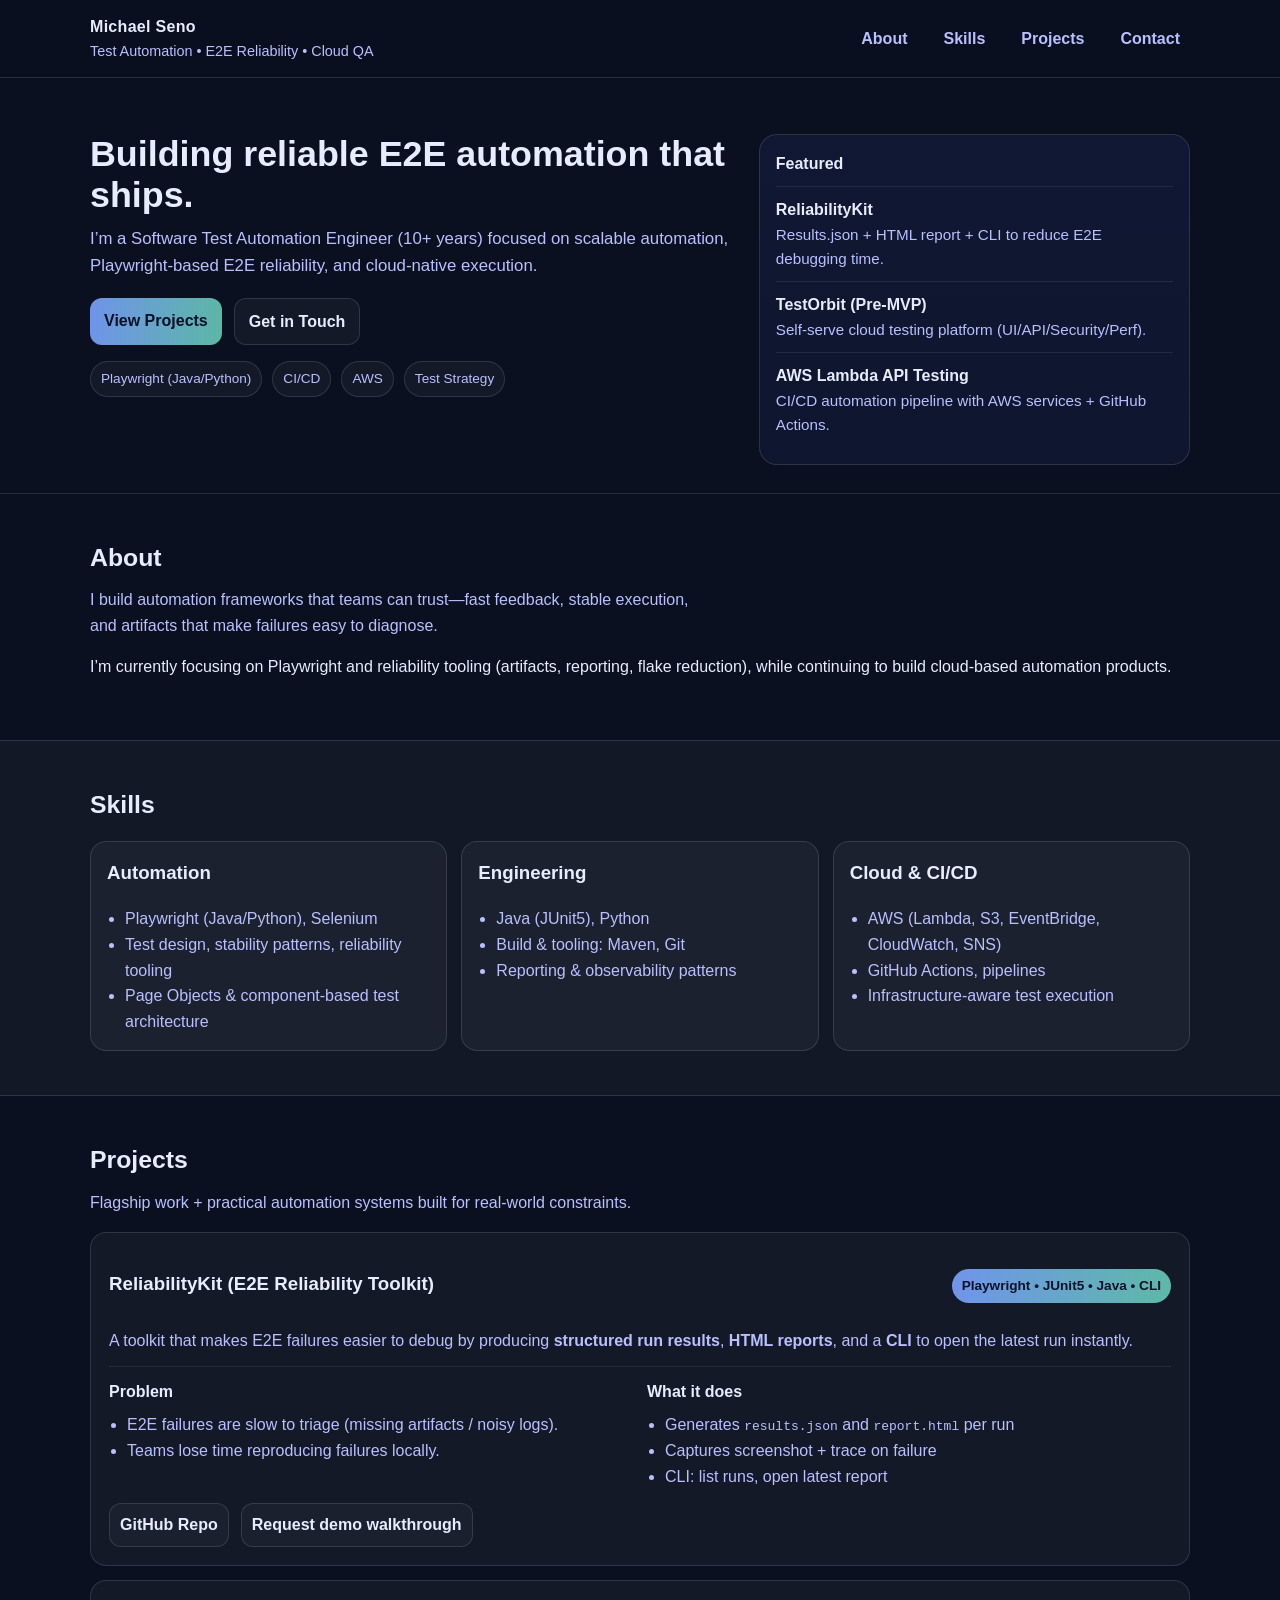
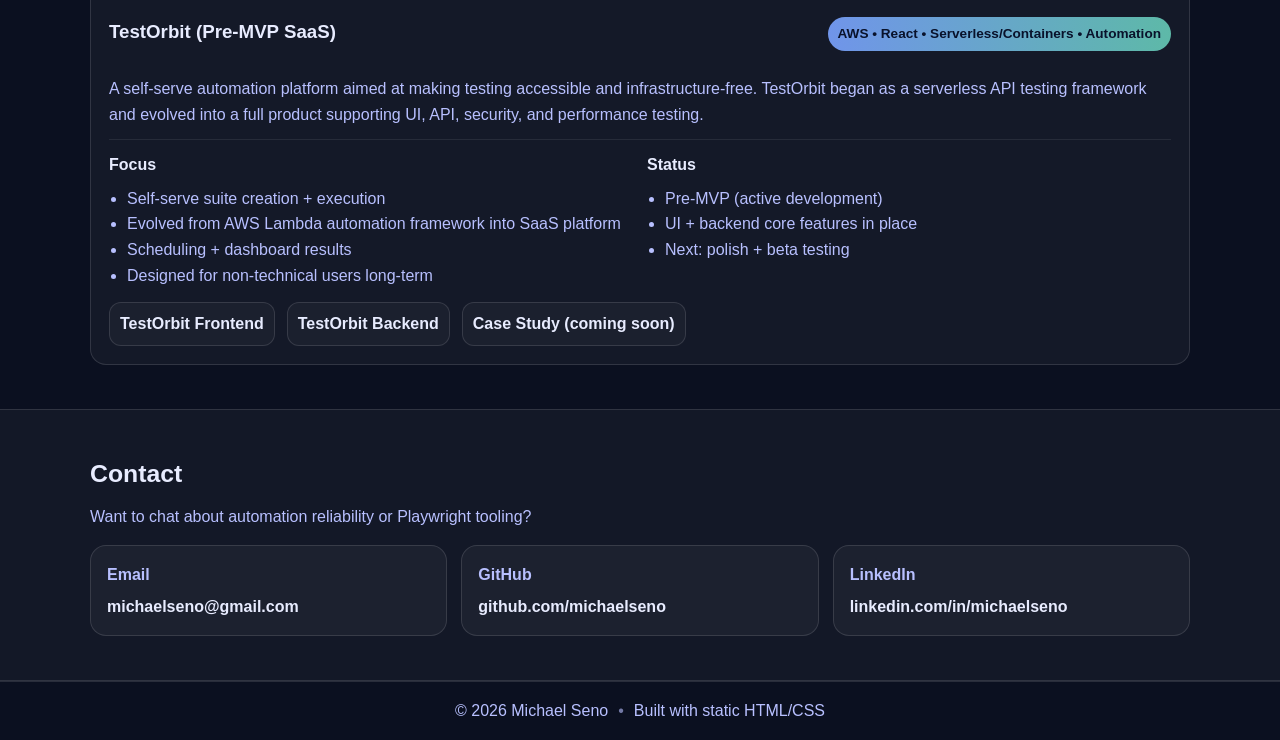
==== index.html @ ef9e27c5 "improve portfolio page and added github actions" ====
<!DOCTYPE html>
<html lang="en">
<head>
  <meta charset="UTF-8" />
  <meta name="viewport" content="width=device-width, initial-scale=1.0" />
  <meta name="description" content="Michael Seno — Test Automation Engineer. Playwright, Java/Python, CI/CD, AWS. Reliability-focused E2E tooling and cloud-native automation." />
  <title>Michael Seno — Test Automation & Reliability Engineering</title>
  <link rel="stylesheet" href="style.css" />
</head>
<body>
  <!-- Top bar -->
  <header class="topbar">
    <div class="container topbar__inner">
      <div class="brand">
        <div class="brand__name">Michael Seno</div>
        <div class="brand__tagline">Test Automation • E2E Reliability • Cloud QA</div>
      </div>

      <button class="nav-toggle" aria-label="Toggle navigation" aria-expanded="false">
        ☰
      </button>

      <nav class="nav">
        <a href="#about">About</a>
        <a href="#skills">Skills</a>
        <a href="#projects">Projects</a>
        <a href="#contact">Contact</a>
      </nav>
    </div>
  </header>

  <!-- Hero -->
  <section class="hero">
    <div class="container hero__inner">
      <div class="hero__copy">
        <h1>Building reliable E2E automation that ships.</h1>
        <p>
          I’m a Software Test Automation Engineer (10+ years) focused on scalable automation,
          Playwright-based E2E reliability, and cloud-native execution.
        </p>

        <div class="hero__cta">
          <a class="btn btn--primary" href="#projects">View Projects</a>
          <a class="btn btn--ghost" href="#contact">Get in Touch</a>
        </div>

        <div class="hero__badges">
          <span class="badge">Playwright (Java/Python)</span>
          <span class="badge">CI/CD</span>
          <span class="badge">AWS</span>
          <span class="badge">Test Strategy</span>
        </div>
      </div>

      <div class="hero__panel" aria-label="Highlights panel">
        <div class="panel">
          <div class="panel__title">Featured</div>
          <div class="panel__item">
            <div class="panel__itemTitle">ReliabilityKit</div>
            <div class="panel__itemDesc">Results.json + HTML report + CLI to reduce E2E debugging time.</div>
          </div>
          <div class="panel__item">
            <div class="panel__itemTitle">TestOrbit (Pre-MVP)</div>
            <div class="panel__itemDesc">Self-serve cloud testing platform (UI/API/Security/Perf).</div>
          </div>
          <div class="panel__item">
            <div class="panel__itemTitle">AWS Lambda API Testing</div>
            <div class="panel__itemDesc">CI/CD automation pipeline with AWS services + GitHub Actions.</div>
          </div>
        </div>
      </div>
    </div>
  </section>

  <!-- About -->
  <section id="about" class="section">
    <div class="container">
      <h2>About</h2>
      <p class="lead">
        I build automation frameworks that teams can trust—fast feedback, stable execution,
        and artifacts that make failures easy to diagnose.
      </p>
      <p>
        I’m currently focusing on Playwright and reliability tooling (artifacts, reporting, flake reduction),
        while continuing to build cloud-based automation products.
      </p>
    </div>
  </section>

  <!-- Skills -->
  <section id="skills" class="section section--alt">
    <div class="container">
      <h2>Skills</h2>

      <div class="grid">
        <div class="card">
          <h3>Automation</h3>
          <ul>
            <li>Playwright (Java/Python), Selenium</li>
            <li>Test design, stability patterns, reliability tooling</li>
            <li>Page Objects & component-based test architecture</li>
          </ul>
        </div>

        <div class="card">
          <h3>Engineering</h3>
          <ul>
            <li>Java (JUnit5), Python</li>
            <li>Build & tooling: Maven, Git</li>
            <li>Reporting & observability patterns</li>
          </ul>
        </div>

        <div class="card">
          <h3>Cloud & CI/CD</h3>
          <ul>
            <li>AWS (Lambda, S3, EventBridge, CloudWatch, SNS)</li>
            <li>GitHub Actions, pipelines</li>
            <li>Infrastructure-aware test execution</li>
          </ul>
        </div>
      </div>
    </div>
  </section>

  <!-- Projects -->
  <section id="projects" class="section">
    <div class="container">
      <div class="section__header">
        <h2>Projects</h2>
        <p class="lead">Flagship work + practical automation systems built for real-world constraints.</p>
      </div>

      <div class="projects">
        <!-- ReliabilityKit -->
        <article class="project">
          <div class="project__top">
            <h3>ReliabilityKit (E2E Reliability Toolkit)</h3>
            <span class="pill">Playwright • JUnit5 • Java • CLI</span>
          </div>

          <p>
            A toolkit that makes E2E failures easier to debug by producing <strong>structured run results</strong>,
            <strong>HTML reports</strong>, and a <strong>CLI</strong> to open the latest run instantly.
          </p>

          <div class="project__cols">
            <div>
              <h4>Problem</h4>
              <ul>
                <li>E2E failures are slow to triage (missing artifacts / noisy logs).</li>
                <li>Teams lose time reproducing failures locally.</li>
              </ul>
            </div>
            <div>
              <h4>What it does</h4>
              <ul>
                <li>Generates <code>results.json</code> and <code>report.html</code> per run</li>
                <li>Captures screenshot + trace on failure</li>
                <li>CLI: list runs, open latest report</li>
              </ul>
            </div>
          </div>

          <div class="project__links">
            <!-- TODO: update this link -->
            <a class="link" href="https://github.com/michaelseno/e2e-reliability-toolkit" target="_blank" rel="noreferrer">GitHub Repo</a>
            <a class="link" href="#contact">Request demo walkthrough</a>
          </div>
        </article>

        <!-- TestOrbit -->
        <article class="project">
          <div class="project__top">
            <h3>TestOrbit (Pre-MVP SaaS)</h3>
            <span class="pill">AWS • React • Serverless/Containers • Automation</span>
          </div>

          <p>
            A self-serve automation platform aimed at making testing accessible and infrastructure-free.
  TestOrbit began as a serverless API testing framework and evolved into a full product
  supporting UI, API, security, and performance testing.
          </p>

          <div class="project__cols">
            <div>
              <h4>Focus</h4>
              <ul>
                <li>Self-serve suite creation + execution</li>
                <li>Evolved from AWS Lambda automation framework into SaaS platform</li>
                <li>Scheduling + dashboard results</li>
                <li>Designed for non-technical users long-term</li>
              </ul>
            </div>
            <div>
              <h4>Status</h4>
              <ul>
                <li>Pre-MVP (active development)</li>
                <li>UI + backend core features in place</li>
                <li>Next: polish + beta testing</li>
              </ul>
            </div>
          </div>

          <div class="project__links">
            <!-- If repo is private, replace with “Case Study (coming soon)” -->
            <a class="link" href="https://github.com/michaelseno/testorbit-frontend" onclick="return false;">TestOrbit Frontend</a>
            <a class="link" href="https://github.com/michaelseno/serverless-test-automation" onclick="return false;">TestOrbit Backend</a>
            <a class="link" href="#" onclick="return false;">Case Study (coming soon)</a>
          </div>
        </article>
      </div>
    </div>
  </section>

  <!-- Contact -->
  <section id="contact" class="section section--alt">
    <div class="container">
      <h2>Contact</h2>
      <p class="lead">Want to chat about automation reliability or Playwright tooling?</p>

      <div class="contact">
        <div class="contact__card">
          <div class="contact__label">Email</div>
          <a class="contact__value" href="mailto:michaelseno@gmail.com">michaelseno@gmail.com</a>
        </div>

        <div class="contact__card">
          <div class="contact__label">GitHub</div>
          <a class="contact__value" href="https://github.com/michaelseno" target="_blank" rel="noreferrer">github.com/michaelseno</a>
        </div>

        <div class="contact__card">
          <div class="contact__label">LinkedIn</div>
          <!-- Put your LinkedIn URL -->
          <a class="contact__value" href="https://linkedin.com/in/michaelseno" onclick="return false;">linkedin.com/in/michaelseno</a>
        </div>
      </div>
    </div>
  </section>

  <footer class="footer">
    <div class="container footer__inner">
      <span>© <span id="year"></span> Michael Seno</span>
      <span class="footer__sep">•</span>
      <span>Built with static HTML/CSS</span>
    </div>
  </footer>

  <script src="script.js"></script>
</body>
</html>
---- style.css ----
:root {
  --bg: #0b1020;
  --surface: #111935;
  --surface-2: #0f1730;
  --text: #e8ecff;
  --muted: #b8c0ff;
  --line: rgba(255,255,255,0.12);
  --accent: #7aa2ff;
  --accent-2: #70e1c8;
}

* { box-sizing: border-box; }

html, body {
  margin: 0;
  padding: 0;
  background: var(--bg);
  color: var(--text);
  font-family: -apple-system, BlinkMacSystemFont, "Segoe UI", Roboto, Arial, sans-serif;
  line-height: 1.6;
}

a { color: inherit; }

.container {
  width: min(1100px, calc(100% - 40px));
  margin: 0 auto;
}

.topbar {
  position: sticky;
  top: 0;
  z-index: 10;
  background: rgba(11, 16, 32, 0.85);
  backdrop-filter: blur(10px);
  border-bottom: 1px solid var(--line);
}

.topbar__inner {
  display: flex;
  align-items: center;
  justify-content: space-between;
  gap: 16px;
  padding: 14px 0;
}

.brand__name {
  font-weight: 800;
  letter-spacing: 0.3px;
}

.brand__tagline {
  font-size: 0.9rem;
  color: var(--muted);
}

.nav {
  display: flex;
  gap: 16px;
  align-items: center;
}

.nav a {
  text-decoration: none;
  color: var(--muted);
  font-weight: 600;
  padding: 8px 10px;
  border-radius: 10px;
}

.nav a:hover {
  background: rgba(255,255,255,0.06);
  color: var(--text);
}

.nav-toggle {
  display: none;
  border: 1px solid var(--line);
  background: rgba(255,255,255,0.04);
  color: var(--text);
  padding: 8px 12px;
  border-radius: 10px;
  cursor: pointer;
}

.hero {
  padding: 56px 0 28px;
  border-bottom: 1px solid var(--line);
}

.hero__inner {
  display: grid;
  grid-template-columns: 1.2fr 0.8fr;
  gap: 22px;
  align-items: start;
}

.hero h1 {
  margin: 0 0 10px;
  font-size: clamp(1.9rem, 2.8vw, 3rem);
  line-height: 1.15;
}

.hero p {
  margin: 0 0 18px;
  color: var(--muted);
  font-size: 1.05rem;
}

.hero__cta {
  display: flex;
  gap: 12px;
  flex-wrap: wrap;
  margin-bottom: 16px;
}

.btn {
  display: inline-block;
  text-decoration: none;
  font-weight: 700;
  padding: 10px 14px;
  border-radius: 12px;
  border: 1px solid var(--line);
}

.btn--primary {
  background: linear-gradient(90deg, rgba(122,162,255,0.9), rgba(112,225,200,0.8));
  color: #081028;
  border: 0;
}

.btn--ghost {
  background: rgba(255,255,255,0.04);
  color: var(--text);
}

.hero__badges {
  display: flex;
  flex-wrap: wrap;
  gap: 10px;
}

.badge {
  font-size: 0.85rem;
  color: var(--muted);
  border: 1px solid var(--line);
  background: rgba(255,255,255,0.04);
  padding: 6px 10px;
  border-radius: 999px;
}

.panel {
  background: linear-gradient(180deg, rgba(17,25,53,0.9), rgba(15,23,48,0.9));
  border: 1px solid var(--line);
  border-radius: 18px;
  padding: 16px;
}

.panel__title {
  font-weight: 800;
  margin-bottom: 10px;
}

.panel__item {
  padding: 10px 0;
  border-top: 1px solid rgba(255,255,255,0.08);
}

.panel__item:first-of-type {
  border-top: 0;
}

.panel__itemTitle {
  font-weight: 800;
}

.panel__itemDesc {
  color: var(--muted);
  font-size: 0.95rem;
}

.section {
  padding: 44px 0;
}

.section--alt {
  background: rgba(255,255,255,0.03);
  border-top: 1px solid var(--line);
  border-bottom: 1px solid var(--line);
}

.section__header {
  margin-bottom: 14px;
}

h2 {
  margin: 0 0 10px;
  font-size: 1.55rem;
}

.lead {
  color: var(--muted);
  margin-top: 0;
  max-width: 70ch;
}

.grid {
  display: grid;
  grid-template-columns: repeat(3, 1fr);
  gap: 14px;
  margin-top: 16px;
}

.card {
  background: rgba(255,255,255,0.04);
  border: 1px solid var(--line);
  border-radius: 16px;
  padding: 16px;
}

.card h3 { margin-top: 0; }

.card ul {
  margin: 10px 0 0;
  padding-left: 18px;
  color: var(--muted);
}

.projects {
  display: grid;
  grid-template-columns: 1fr;
  gap: 14px;
  margin-top: 16px;
}

.project {
  background: rgba(255,255,255,0.04);
  border: 1px solid var(--line);
  border-radius: 16px;
  padding: 18px;
}

.project__top {
  display: flex;
  justify-content: space-between;
  gap: 12px;
  flex-wrap: wrap;
  align-items: baseline;
}

.project p {
  color: var(--muted);
  margin: 10px 0 0;
}

.pill {
  font-size: 0.85rem;
  color: #09122b;
  background: linear-gradient(90deg, rgba(122,162,255,0.9), rgba(112,225,200,0.8));
  padding: 6px 10px;
  border-radius: 999px;
  font-weight: 800;
}

.project__cols {
  display: grid;
  grid-template-columns: 1fr 1fr;
  gap: 14px;
  margin-top: 12px;
  border-top: 1px solid rgba(255,255,255,0.08);
  padding-top: 12px;
}

.project__cols h4 {
  margin: 0 0 8px;
}

.project__cols ul {
  margin: 0;
  padding-left: 18px;
  color: var(--muted);
}

.project__links {
  display: flex;
  gap: 12px;
  flex-wrap: wrap;
  margin-top: 14px;
}

.link {
  text-decoration: none;
  font-weight: 800;
  color: var(--text);
  padding: 8px 10px;
  border-radius: 12px;
  border: 1px solid rgba(255,255,255,0.12);
  background: rgba(255,255,255,0.03);
}

.link:hover {
  background: rgba(255,255,255,0.07);
}

.contact {
  display: grid;
  grid-template-columns: repeat(3, 1fr);
  gap: 14px;
  margin-top: 14px;
}

.contact__card {
  background: rgba(255,255,255,0.04);
  border: 1px solid var(--line);
  border-radius: 16px;
  padding: 16px;
}

.contact__label {
  color: var(--muted);
  font-weight: 700;
  margin-bottom: 6px;
}

.contact__value {
  text-decoration: none;
  font-weight: 900;
}

.footer {
  border-top: 1px solid var(--line);
  padding: 16px 0;
  color: var(--muted);
}

.footer__inner {
  display: flex;
  align-items: center;
  justify-content: center;
  gap: 10px;
}

.footer__sep { opacity: 0.6; }

/* Responsive */
@media (max-width: 900px) {
  .hero__inner { grid-template-columns: 1fr; }
  .grid { grid-template-columns: 1fr; }
  .project__cols { grid-template-columns: 1fr; }
  .contact { grid-template-columns: 1fr; }

  .nav-toggle { display: inline-block; }
  .nav {
    display: none;
    position: absolute;
    right: 20px;
    top: 64px;
    background: rgba(11,16,32,0.95);
    border: 1px solid var(--line);
    border-radius: 14px;
    padding: 10px;
    flex-direction: column;
    width: 200px;
  }
  .nav.nav--open { display: flex; }
}
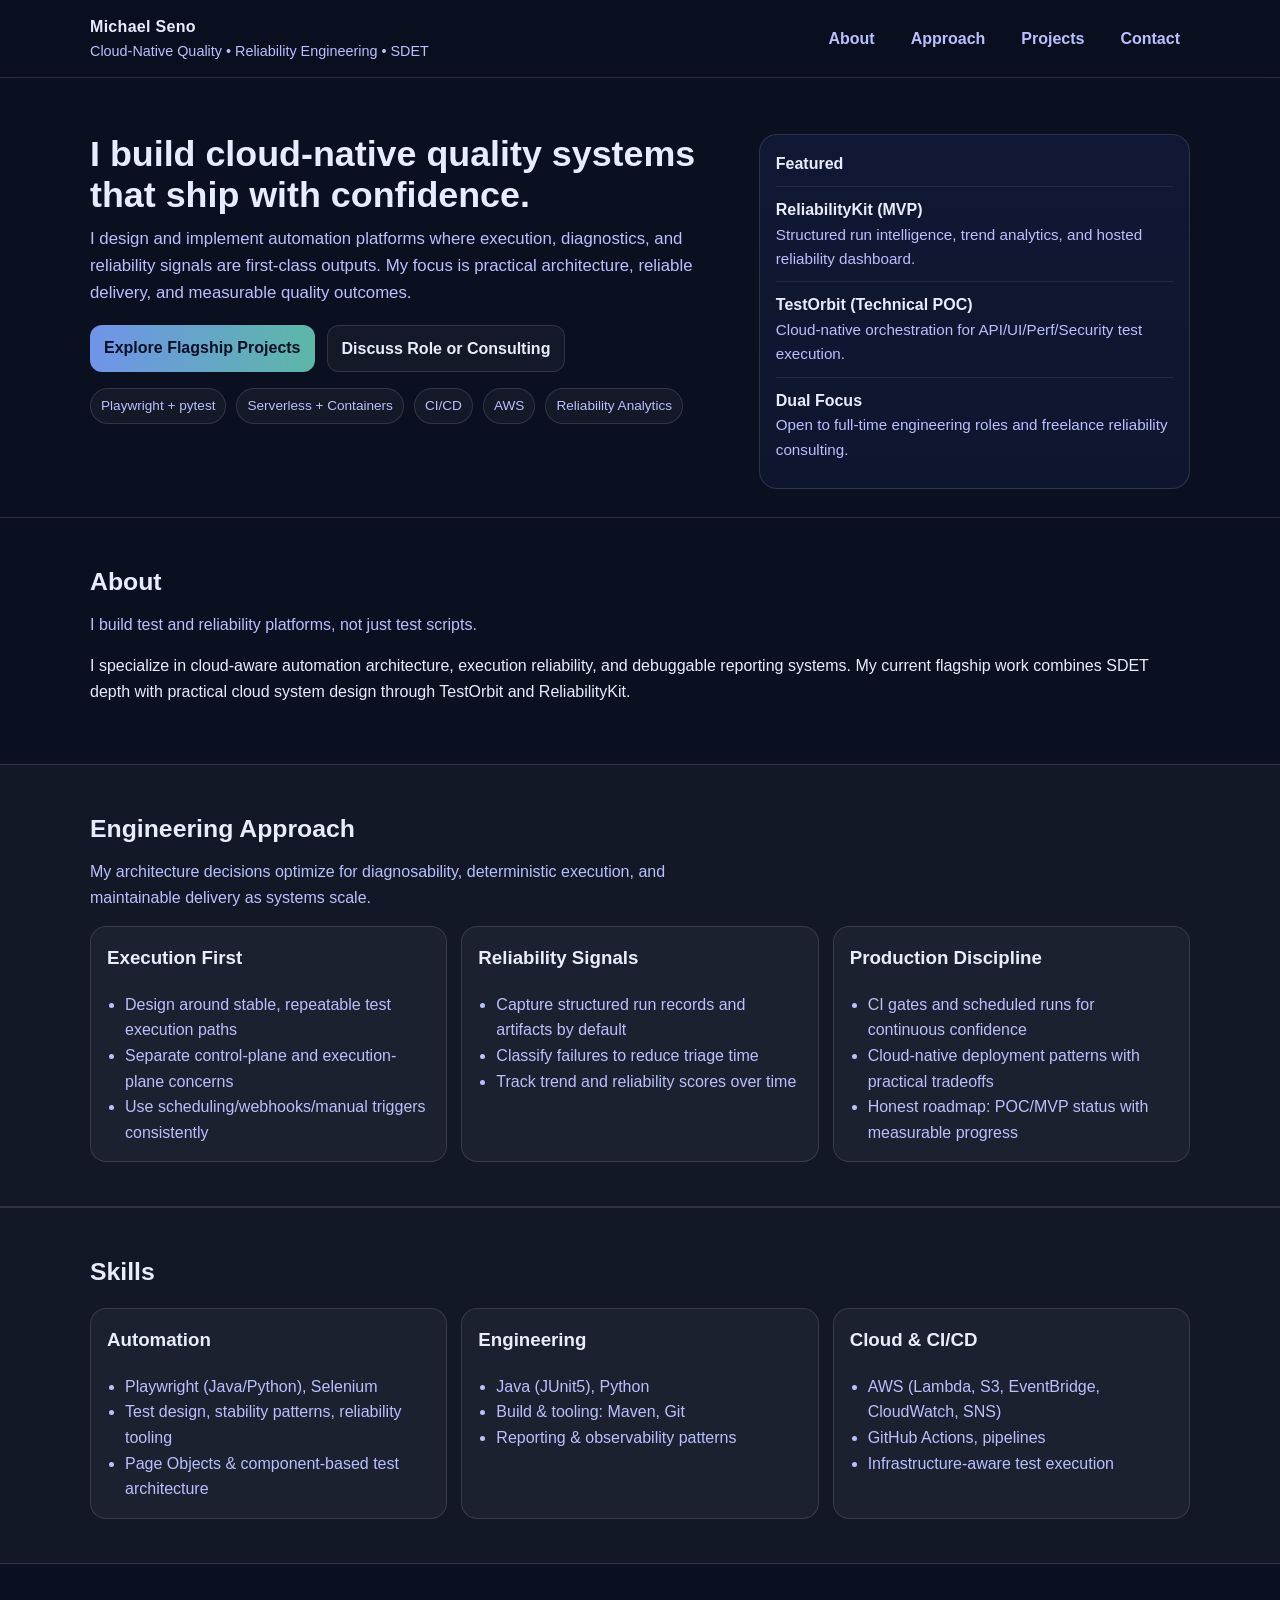
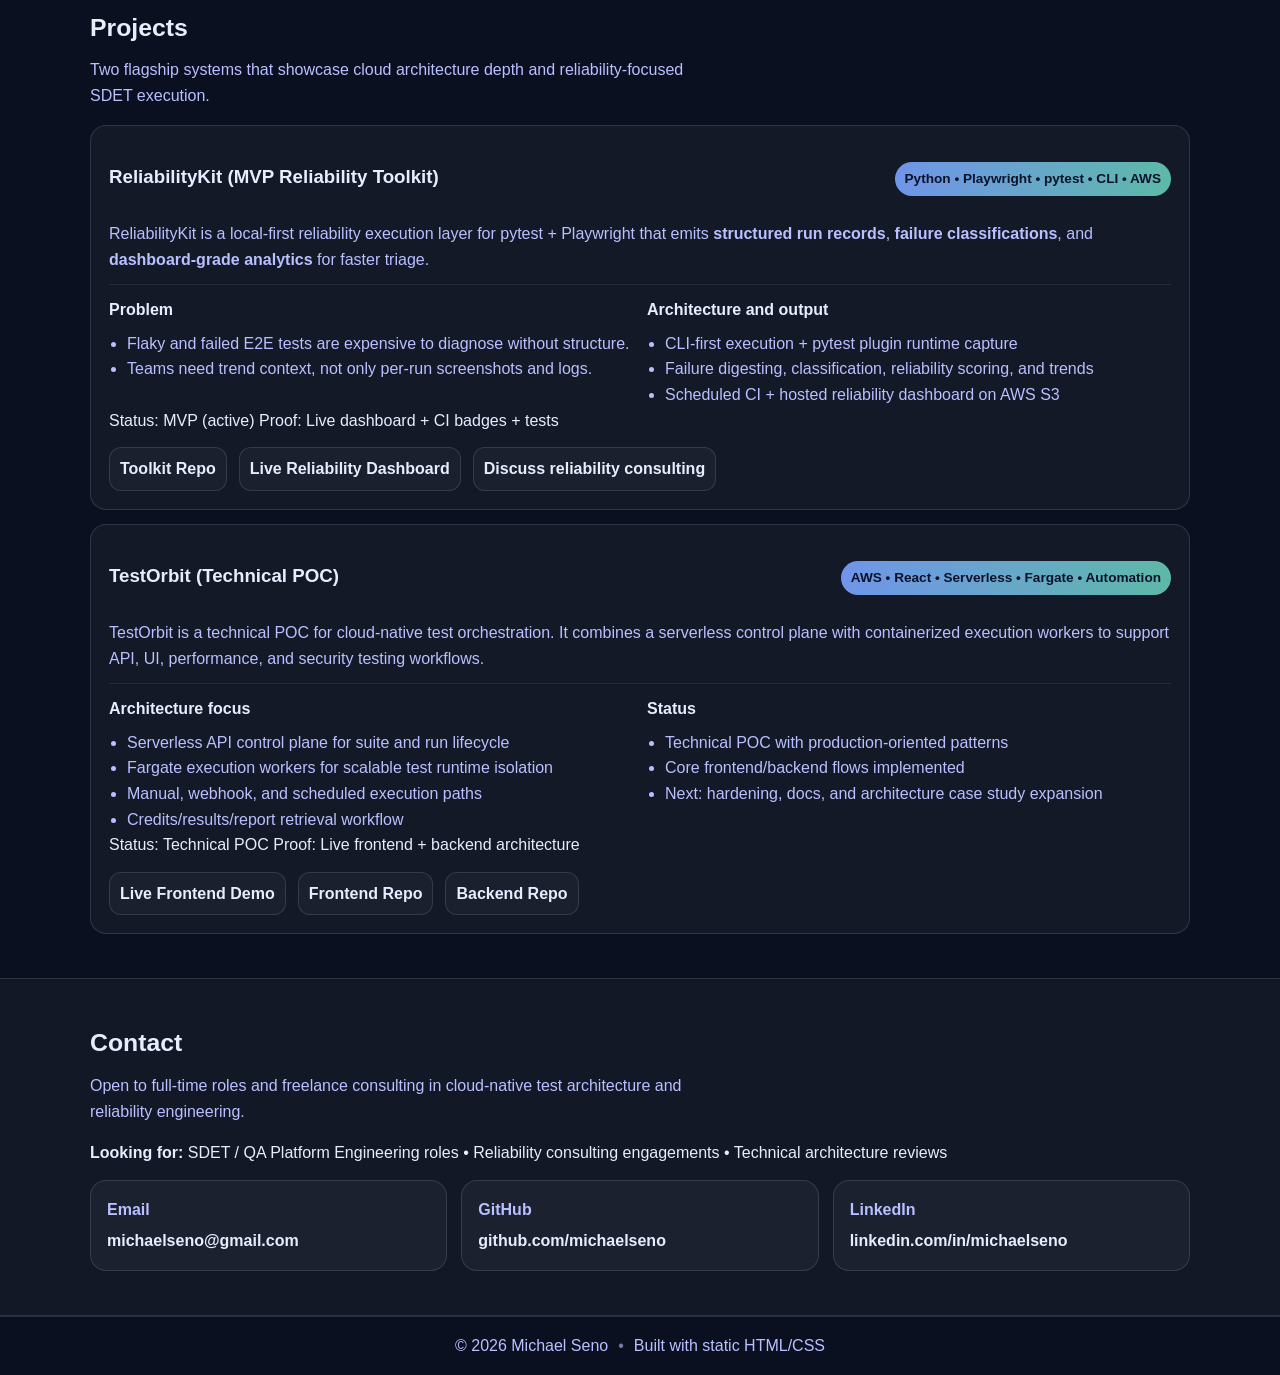
==== commit c1a53509: "Reframe portfolio messaging around flagship reliability projects" ====
--- a/index.html
+++ b/index.html
@@ -3,8 +3,8 @@
 <head>
   <meta charset="UTF-8" />
   <meta name="viewport" content="width=device-width, initial-scale=1.0" />
-  <meta name="description" content="Michael Seno — Test Automation Engineer. Playwright, Java/Python, CI/CD, AWS. Reliability-focused E2E tooling and cloud-native automation." />
-  <title>Michael Seno — Test Automation & Reliability Engineering</title>
+  <meta name="description" content="Michael Seno — Cloud-Native Quality and Reliability Engineer. Building test orchestration and reliability platforms with Playwright, Python, AWS, and CI/CD." />
+  <title>Michael Seno — Cloud-Native Quality & Reliability Engineering</title>
   <link rel="stylesheet" href="style.css" />
 </head>
 <body>
@@ -13,7 +13,7 @@
     <div class="container topbar__inner">
       <div class="brand">
         <div class="brand__name">Michael Seno</div>
-        <div class="brand__tagline">Test Automation • E2E Reliability • Cloud QA</div>
+        <div class="brand__tagline">Cloud-Native Quality • Reliability Engineering • SDET</div>
       </div>
 
       <button class="nav-toggle" aria-label="Toggle navigation" aria-expanded="false">
@@ -22,7 +22,7 @@
 
       <nav class="nav">
         <a href="#about">About</a>
-        <a href="#skills">Skills</a>
+        <a href="#approach">Approach</a>
         <a href="#projects">Projects</a>
         <a href="#contact">Contact</a>
       </nav>
@@ -33,22 +33,24 @@
   <section class="hero">
     <div class="container hero__inner">
       <div class="hero__copy">
-        <h1>Building reliable E2E automation that ships.</h1>
+        <h1>I build cloud-native quality systems that ship with confidence.</h1>
         <p>
-          I’m a Software Test Automation Engineer (10+ years) focused on scalable automation,
-          Playwright-based E2E reliability, and cloud-native execution.
+          I design and implement automation platforms where execution, diagnostics, and
+          reliability signals are first-class outputs. My focus is practical architecture,
+          reliable delivery, and measurable quality outcomes.
         </p>
 
         <div class="hero__cta">
-          <a class="btn btn--primary" href="#projects">View Projects</a>
-          <a class="btn btn--ghost" href="#contact">Get in Touch</a>
+          <a class="btn btn--primary" href="#projects">Explore Flagship Projects</a>
+          <a class="btn btn--ghost" href="#contact">Discuss Role or Consulting</a>
         </div>
 
         <div class="hero__badges">
-          <span class="badge">Playwright (Java/Python)</span>
+          <span class="badge">Playwright + pytest</span>
+          <span class="badge">Serverless + Containers</span>
           <span class="badge">CI/CD</span>
           <span class="badge">AWS</span>
-          <span class="badge">Test Strategy</span>
+          <span class="badge">Reliability Analytics</span>
         </div>
       </div>
 
@@ -56,16 +58,16 @@
         <div class="panel">
           <div class="panel__title">Featured</div>
           <div class="panel__item">
-            <div class="panel__itemTitle">ReliabilityKit</div>
-            <div class="panel__itemDesc">Results.json + HTML report + CLI to reduce E2E debugging time.</div>
+            <div class="panel__itemTitle">ReliabilityKit (MVP)</div>
+            <div class="panel__itemDesc">Structured run intelligence, trend analytics, and hosted reliability dashboard.</div>
           </div>
           <div class="panel__item">
-            <div class="panel__itemTitle">TestOrbit (Pre-MVP)</div>
-            <div class="panel__itemDesc">Self-serve cloud testing platform (UI/API/Security/Perf).</div>
+            <div class="panel__itemTitle">TestOrbit (Technical POC)</div>
+            <div class="panel__itemDesc">Cloud-native orchestration for API/UI/Perf/Security test execution.</div>
           </div>
           <div class="panel__item">
-            <div class="panel__itemTitle">AWS Lambda API Testing</div>
-            <div class="panel__itemDesc">CI/CD automation pipeline with AWS services + GitHub Actions.</div>
+            <div class="panel__itemTitle">Dual Focus</div>
+            <div class="panel__itemDesc">Open to full-time engineering roles and freelance reliability consulting.</div>
           </div>
         </div>
       </div>
@@ -76,14 +78,42 @@
   <section id="about" class="section">
     <div class="container">
       <h2>About</h2>
-      <p class="lead">
-        I build automation frameworks that teams can trust—fast feedback, stable execution,
-        and artifacts that make failures easy to diagnose.
-      </p>
-      <p>
-        I’m currently focusing on Playwright and reliability tooling (artifacts, reporting, flake reduction),
-        while continuing to build cloud-based automation products.
-      </p>
+      <p class="lead">I build test and reliability platforms, not just test scripts.</p>
+      <p>I specialize in cloud-aware automation architecture, execution reliability, and debuggable reporting systems. My current flagship work combines SDET depth with practical cloud system design through TestOrbit and ReliabilityKit.</p>
+    </div>
+  </section>
+
+  <!-- Engineering Approach -->
+  <section id="approach" class="section section--alt">
+    <div class="container">
+      <h2>Engineering Approach</h2>
+      <p class="lead">My architecture decisions optimize for diagnosability, deterministic execution, and maintainable delivery as systems scale.</p>
+      <div class="grid">
+        <div class="card">
+          <h3>Execution First</h3>
+          <ul>
+            <li>Design around stable, repeatable test execution paths</li>
+            <li>Separate control-plane and execution-plane concerns</li>
+            <li>Use scheduling/webhooks/manual triggers consistently</li>
+          </ul>
+        </div>
+        <div class="card">
+          <h3>Reliability Signals</h3>
+          <ul>
+            <li>Capture structured run records and artifacts by default</li>
+            <li>Classify failures to reduce triage time</li>
+            <li>Track trend and reliability scores over time</li>
+          </ul>
+        </div>
+        <div class="card">
+          <h3>Production Discipline</h3>
+          <ul>
+            <li>CI gates and scheduled runs for continuous confidence</li>
+            <li>Cloud-native deployment patterns with practical tradeoffs</li>
+            <li>Honest roadmap: POC/MVP status with measurable progress</li>
+          </ul>
+        </div>
+      </div>
     </div>
   </section>
 
@@ -128,85 +158,95 @@
     <div class="container">
       <div class="section__header">
         <h2>Projects</h2>
-        <p class="lead">Flagship work + practical automation systems built for real-world constraints.</p>
+       <p class="lead">Two flagship systems that showcase cloud architecture depth and reliability-focused SDET execution.</p>
       </div>
 
       <div class="projects">
         <!-- ReliabilityKit -->
         <article class="project">
           <div class="project__top">
-            <h3>ReliabilityKit (E2E Reliability Toolkit)</h3>
-            <span class="pill">Playwright • JUnit5 • Java • CLI</span>
+            <h3>ReliabilityKit (MVP Reliability Toolkit)</h3>
+            <span class="pill">Python • Playwright • pytest • CLI • AWS</span>
           </div>
 
           <p>
-            A toolkit that makes E2E failures easier to debug by producing <strong>structured run results</strong>,
-            <strong>HTML reports</strong>, and a <strong>CLI</strong> to open the latest run instantly.
+            ReliabilityKit is a local-first reliability execution layer for pytest + Playwright that emits
+            <strong>structured run records</strong>, <strong>failure classifications</strong>, and
+            <strong>dashboard-grade analytics</strong> for faster triage.
           </p>
 
           <div class="project__cols">
             <div>
               <h4>Problem</h4>
               <ul>
-                <li>E2E failures are slow to triage (missing artifacts / noisy logs).</li>
-                <li>Teams lose time reproducing failures locally.</li>
-              </ul>
-            </div>
-            <div>
-              <h4>What it does</h4>
-              <ul>
-                <li>Generates <code>results.json</code> and <code>report.html</code> per run</li>
-                <li>Captures screenshot + trace on failure</li>
-                <li>CLI: list runs, open latest report</li>
-              </ul>
-            </div>
+                <li>Flaky and failed E2E tests are expensive to diagnose without structure.</li>
+                <li>Teams need trend context, not only per-run screenshots and logs.</li>
+              </ul>
+            </div>
+            <div>
+              <h4>Architecture and output</h4>
+              <ul>
+                <li>CLI-first execution + pytest plugin runtime capture</li>
+                <li>Failure digesting, classification, reliability scoring, and trends</li>
+                <li>Scheduled CI + hosted reliability dashboard on AWS S3</li>
+              </ul>
+            </div>
+          </div>
+
+          <div class="project__evidence">
+            <span class="evidence">Status: MVP (active)</span>
+            <span class="evidence">Proof: Live dashboard + CI badges + tests</span>
           </div>
 
           <div class="project__links">
-            <!-- TODO: update this link -->
-            <a class="link" href="https://github.com/michaelseno/e2e-reliability-toolkit" target="_blank" rel="noreferrer">GitHub Repo</a>
-            <a class="link" href="#contact">Request demo walkthrough</a>
+            <a class="link" href="https://github.com/michaelseno/python-reliability-toolkit" target="_blank" rel="noreferrer">Toolkit Repo</a>
+            <a class="link" href="https://rk-reliability.s3.amazonaws.com/dashboard.html" target="_blank" rel="noreferrer">Live Reliability Dashboard</a>
+            <a class="link" href="#contact">Discuss reliability consulting</a>
           </div>
         </article>
 
         <!-- TestOrbit -->
         <article class="project">
           <div class="project__top">
-            <h3>TestOrbit (Pre-MVP SaaS)</h3>
-            <span class="pill">AWS • React • Serverless/Containers • Automation</span>
+            <h3>TestOrbit (Technical POC)</h3>
+            <span class="pill">AWS • React • Serverless • Fargate • Automation</span>
           </div>
 
           <p>
-            A self-serve automation platform aimed at making testing accessible and infrastructure-free.
-  TestOrbit began as a serverless API testing framework and evolved into a full product
-  supporting UI, API, security, and performance testing.
+            TestOrbit is a technical POC for cloud-native test orchestration. It combines a
+            serverless control plane with containerized execution workers to support API, UI,
+            performance, and security testing workflows.
           </p>
 
           <div class="project__cols">
             <div>
-              <h4>Focus</h4>
-              <ul>
-                <li>Self-serve suite creation + execution</li>
-                <li>Evolved from AWS Lambda automation framework into SaaS platform</li>
-                <li>Scheduling + dashboard results</li>
-                <li>Designed for non-technical users long-term</li>
+              <h4>Architecture focus</h4>
+              <ul>
+                <li>Serverless API control plane for suite and run lifecycle</li>
+                <li>Fargate execution workers for scalable test runtime isolation</li>
+                <li>Manual, webhook, and scheduled execution paths</li>
+                <li>Credits/results/report retrieval workflow</li>
               </ul>
             </div>
             <div>
               <h4>Status</h4>
               <ul>
-                <li>Pre-MVP (active development)</li>
-                <li>UI + backend core features in place</li>
-                <li>Next: polish + beta testing</li>
-              </ul>
-            </div>
+                <li>Technical POC with production-oriented patterns</li>
+                <li>Core frontend/backend flows implemented</li>
+                <li>Next: hardening, docs, and architecture case study expansion</li>
+              </ul>
+            </div>
+          </div>
+
+          <div class="project__evidence">
+            <span class="evidence">Status: Technical POC</span>
+            <span class="evidence">Proof: Live frontend + backend architecture</span>
           </div>
 
           <div class="project__links">
-            <!-- If repo is private, replace with “Case Study (coming soon)” -->
-            <a class="link" href="https://github.com/michaelseno/testorbit-frontend" onclick="return false;">TestOrbit Frontend</a>
-            <a class="link" href="https://github.com/michaelseno/serverless-test-automation" onclick="return false;">TestOrbit Backend</a>
-            <a class="link" href="#" onclick="return false;">Case Study (coming soon)</a>
+            <a class="link" href="https://d35l48aa0loqlr.cloudfront.net/" target="_blank" rel="noreferrer">Live Frontend Demo</a>
+            <a class="link" href="https://github.com/michaelseno/testorbit-frontend" target="_blank" rel="noreferrer">Frontend Repo</a>
+            <a class="link" href="https://github.com/michaelseno/serverless-test-automation" target="_blank" rel="noreferrer">Backend Repo</a>
           </div>
         </article>
       </div>
@@ -217,7 +257,11 @@
   <section id="contact" class="section section--alt">
     <div class="container">
       <h2>Contact</h2>
-      <p class="lead">Want to chat about automation reliability or Playwright tooling?</p>
+      <p class="lead">Open to full-time roles and freelance consulting in cloud-native test architecture and reliability engineering.</p>
+
+      <div class="contact__banner">
+        <strong>Looking for:</strong> SDET / QA Platform Engineering roles • Reliability consulting engagements • Technical architecture reviews
+      </div>
 
       <div class="contact">
         <div class="contact__card">
@@ -232,8 +276,7 @@
 
         <div class="contact__card">
           <div class="contact__label">LinkedIn</div>
-          <!-- Put your LinkedIn URL -->
-          <a class="contact__value" href="https://linkedin.com/in/michaelseno" onclick="return false;">linkedin.com/in/michaelseno</a>
+          <a class="contact__value" href="https://linkedin.com/in/michaelseno" target="_blank" rel="noreferrer">linkedin.com/in/michaelseno</a>
         </div>
       </div>
     </div>
@@ -249,4 +292,4 @@
 
   <script src="script.js"></script>
 </body>
-</html>+</html>
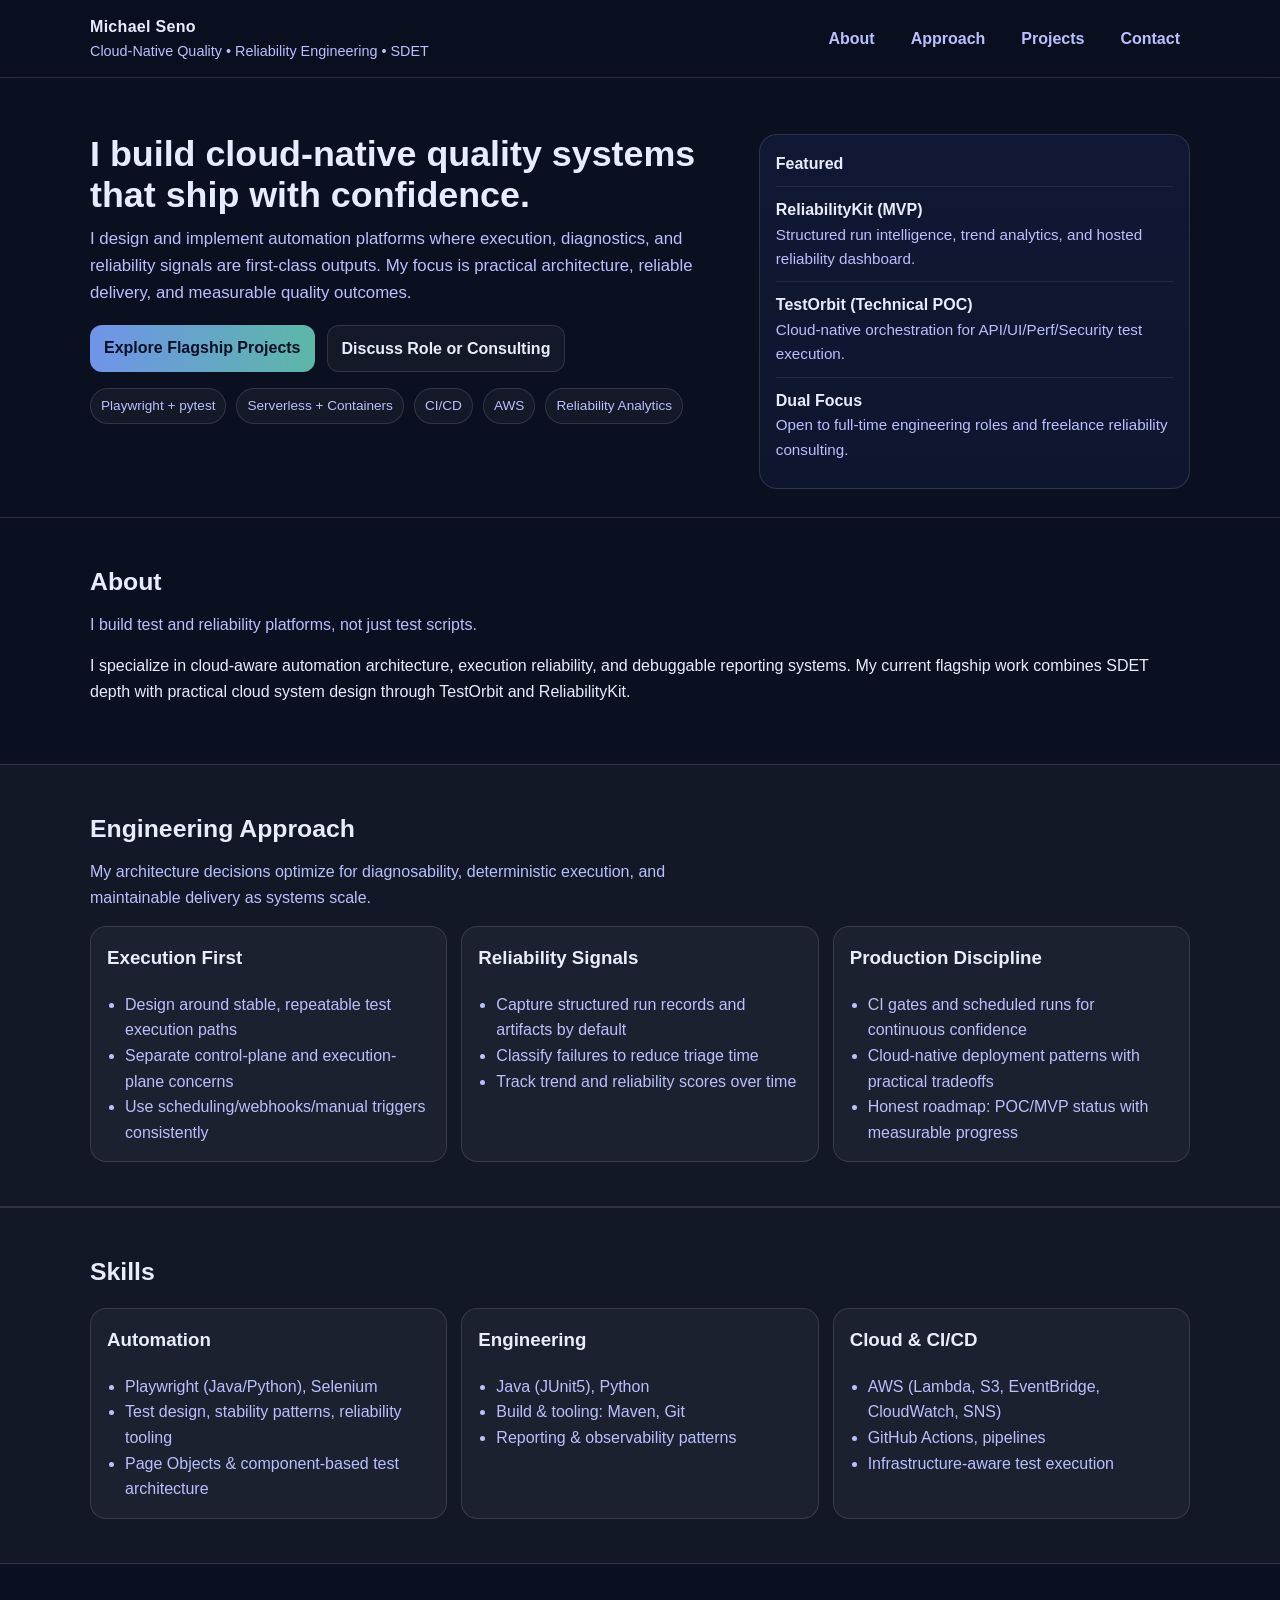
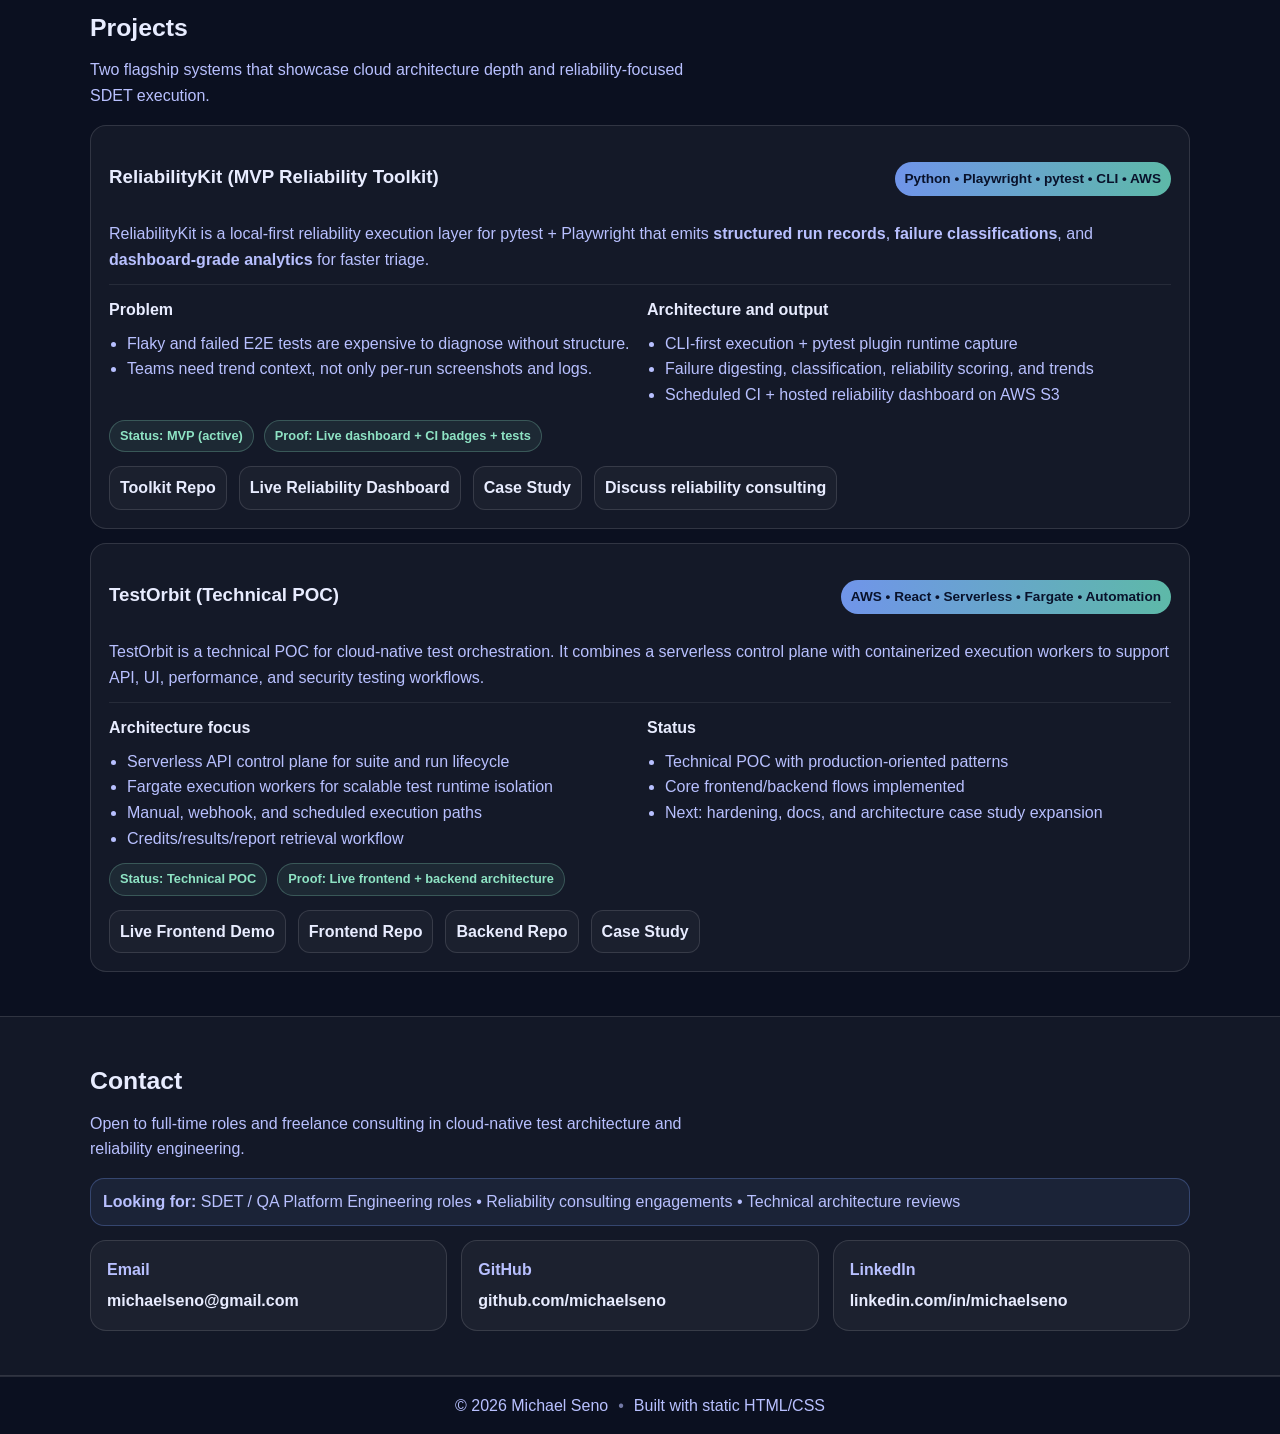
==== commit 70acde4c: "Link portfolio projects to case studies and add case page styles" ====
--- a/index.html
+++ b/index.html
@@ -201,6 +201,7 @@
           <div class="project__links">
             <a class="link" href="https://github.com/michaelseno/python-reliability-toolkit" target="_blank" rel="noreferrer">Toolkit Repo</a>
             <a class="link" href="https://rk-reliability.s3.amazonaws.com/dashboard.html" target="_blank" rel="noreferrer">Live Reliability Dashboard</a>
+            <a class="link" href="case-studies/reliabilitykit.html">Case Study</a>
             <a class="link" href="#contact">Discuss reliability consulting</a>
           </div>
         </article>
@@ -247,6 +248,7 @@
             <a class="link" href="https://d35l48aa0loqlr.cloudfront.net/" target="_blank" rel="noreferrer">Live Frontend Demo</a>
             <a class="link" href="https://github.com/michaelseno/testorbit-frontend" target="_blank" rel="noreferrer">Frontend Repo</a>
             <a class="link" href="https://github.com/michaelseno/serverless-test-automation" target="_blank" rel="noreferrer">Backend Repo</a>
+            <a class="link" href="case-studies/testorbit-technical-poc.html">Case Study</a>
           </div>
         </article>
       </div>
--- a/style.css
+++ b/style.css
@@ -7,6 +7,7 @@
   --line: rgba(255,255,255,0.12);
   --accent: #7aa2ff;
   --accent-2: #70e1c8;
+  --ok: #8ee3c4;
 }
 
 * { box-sizing: border-box; }
@@ -286,6 +287,23 @@
   gap: 12px;
   flex-wrap: wrap;
   margin-top: 14px;
+}
+
+.project__evidence {
+  display: flex;
+  gap: 10px;
+  flex-wrap: wrap;
+  margin-top: 12px;
+}
+
+.evidence {
+  font-size: 0.8rem;
+  color: var(--ok);
+  border: 1px solid rgba(142,227,196,0.25);
+  background: rgba(142,227,196,0.08);
+  padding: 5px 10px;
+  border-radius: 999px;
+  font-weight: 700;
 }
 
 .link {
@@ -309,6 +327,16 @@
   margin-top: 14px;
 }
 
+.contact__banner {
+  margin-top: 10px;
+  margin-bottom: 14px;
+  border: 1px solid rgba(122,162,255,0.28);
+  background: rgba(122,162,255,0.08);
+  border-radius: 14px;
+  padding: 10px 12px;
+  color: var(--muted);
+}
+
 .contact__card {
   background: rgba(255,255,255,0.04);
   border: 1px solid var(--line);
@@ -341,6 +369,49 @@
 }
 
 .footer__sep { opacity: 0.6; }
+
+.back-link {
+  display: inline-block;
+  margin-top: 10px;
+  color: var(--muted);
+  text-decoration: none;
+  font-weight: 700;
+}
+
+.case-grid {
+  display: grid;
+  grid-template-columns: repeat(2, minmax(0, 1fr));
+  gap: 14px;
+  margin-top: 14px;
+}
+
+.case-section {
+  background: rgba(255,255,255,0.04);
+  border: 1px solid var(--line);
+  border-radius: 16px;
+  padding: 16px;
+}
+
+.case-section h3 {
+  margin-top: 0;
+}
+
+.case-list {
+  margin: 0;
+  padding-left: 18px;
+  color: var(--muted);
+}
+
+.evidence-row {
+  display: flex;
+  gap: 10px;
+  flex-wrap: wrap;
+  margin-top: 12px;
+}
+
+.evidence-row .link {
+  font-size: 0.88rem;
+}
 
 /* Responsive */
 @media (max-width: 900px) {
@@ -348,6 +419,7 @@
   .grid { grid-template-columns: 1fr; }
   .project__cols { grid-template-columns: 1fr; }
   .contact { grid-template-columns: 1fr; }
+  .case-grid { grid-template-columns: 1fr; }
 
   .nav-toggle { display: inline-block; }
   .nav {
@@ -363,4 +435,4 @@
     width: 200px;
   }
   .nav.nav--open { display: flex; }
-}+}
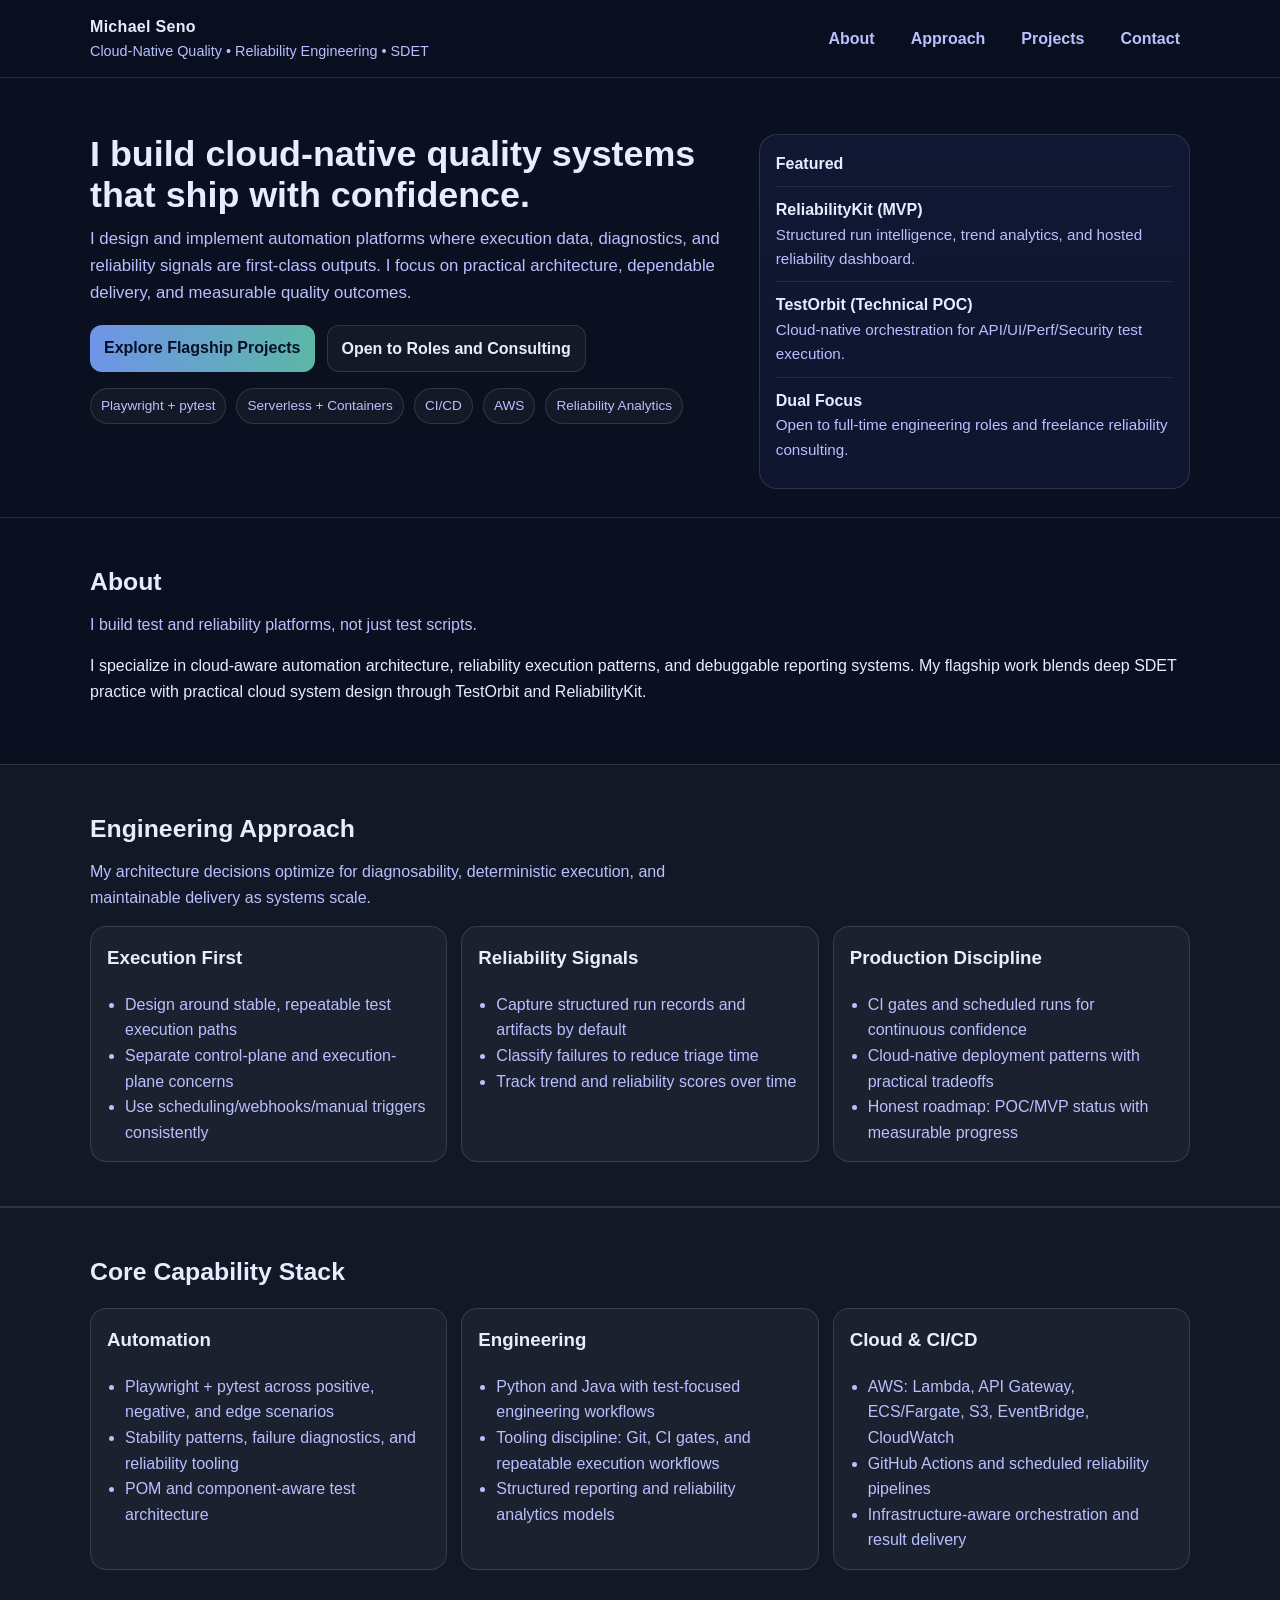
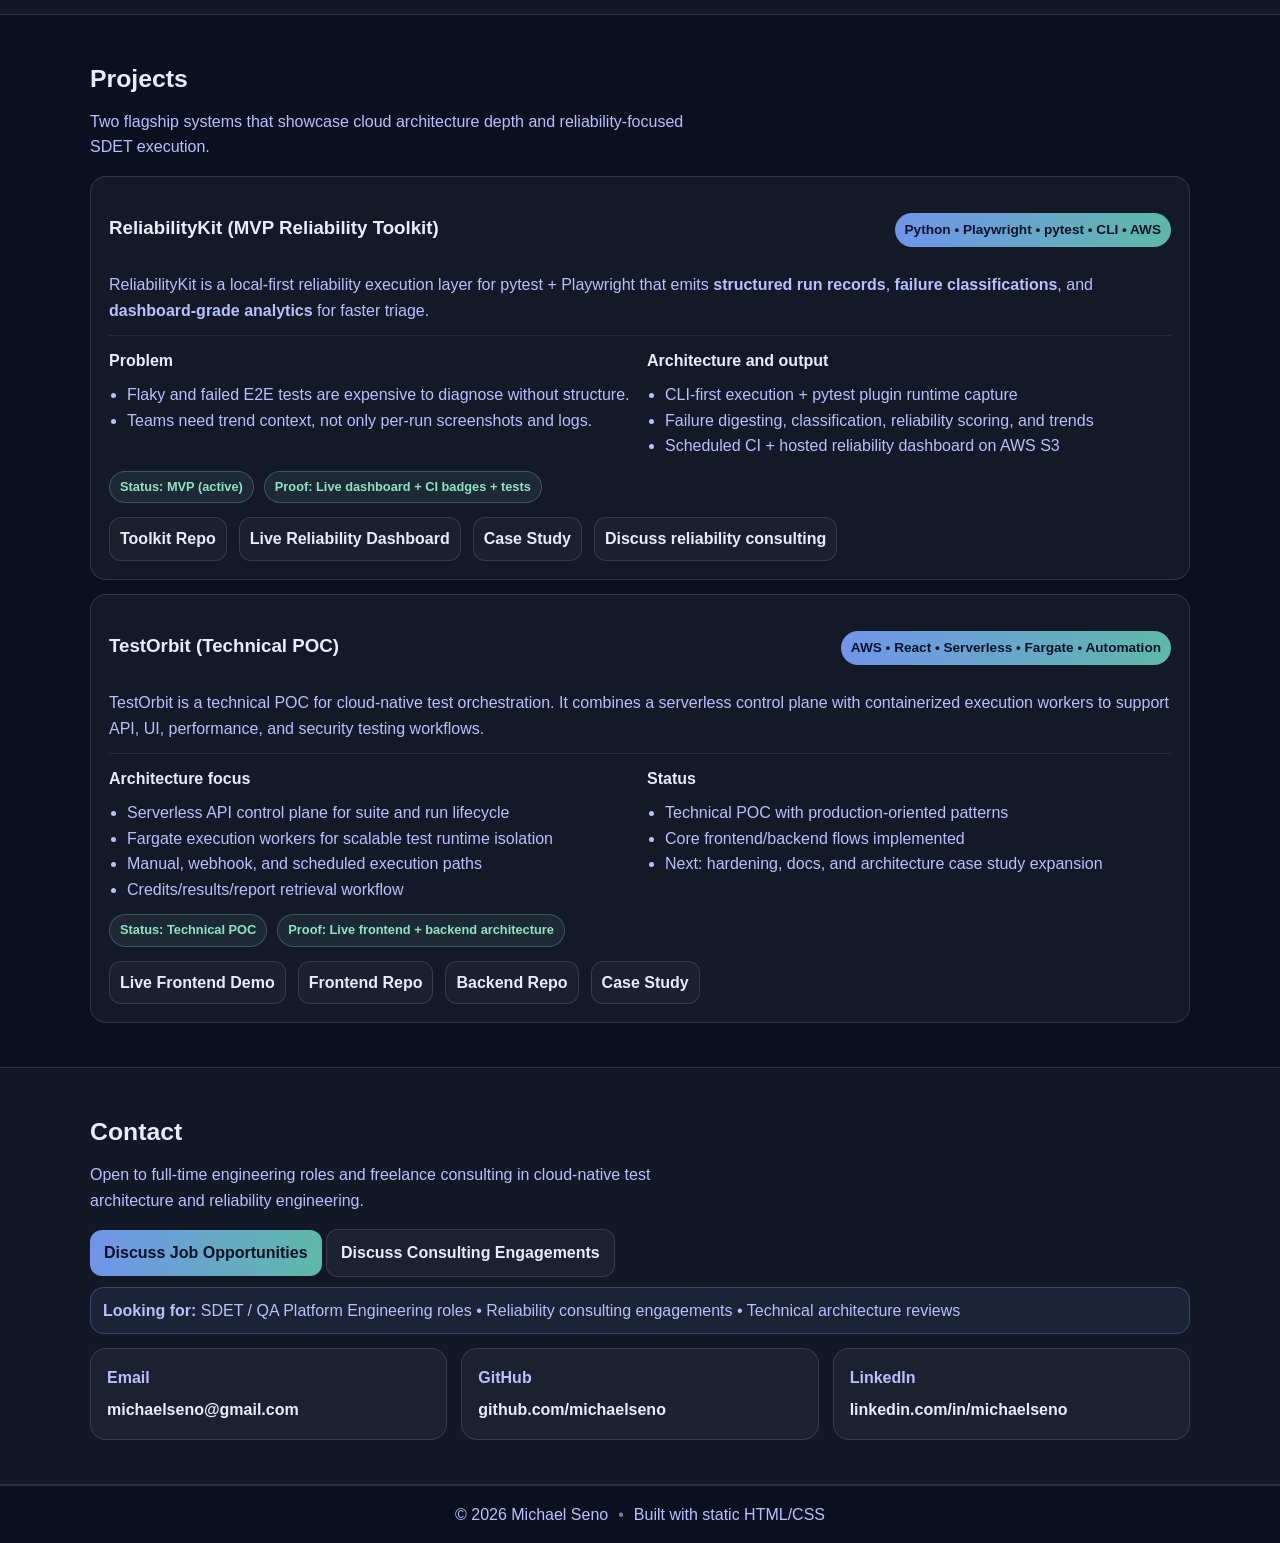
==== commit 509a6b11: "Refine homepage messaging and dual CTA conversion copy" ====
--- a/index.html
+++ b/index.html
@@ -35,14 +35,14 @@
       <div class="hero__copy">
         <h1>I build cloud-native quality systems that ship with confidence.</h1>
         <p>
-          I design and implement automation platforms where execution, diagnostics, and
-          reliability signals are first-class outputs. My focus is practical architecture,
-          reliable delivery, and measurable quality outcomes.
+          I design and implement automation platforms where execution data, diagnostics,
+          and reliability signals are first-class outputs. I focus on practical architecture,
+          dependable delivery, and measurable quality outcomes.
         </p>
 
         <div class="hero__cta">
           <a class="btn btn--primary" href="#projects">Explore Flagship Projects</a>
-          <a class="btn btn--ghost" href="#contact">Discuss Role or Consulting</a>
+          <a class="btn btn--ghost" href="#contact">Open to Roles and Consulting</a>
         </div>
 
         <div class="hero__badges">
@@ -79,7 +79,7 @@
     <div class="container">
       <h2>About</h2>
       <p class="lead">I build test and reliability platforms, not just test scripts.</p>
-      <p>I specialize in cloud-aware automation architecture, execution reliability, and debuggable reporting systems. My current flagship work combines SDET depth with practical cloud system design through TestOrbit and ReliabilityKit.</p>
+      <p>I specialize in cloud-aware automation architecture, reliability execution patterns, and debuggable reporting systems. My flagship work blends deep SDET practice with practical cloud system design through TestOrbit and ReliabilityKit.</p>
     </div>
   </section>
 
@@ -120,33 +120,33 @@
   <!-- Skills -->
   <section id="skills" class="section section--alt">
     <div class="container">
-      <h2>Skills</h2>
+      <h2>Core Capability Stack</h2>
 
       <div class="grid">
         <div class="card">
           <h3>Automation</h3>
           <ul>
-            <li>Playwright (Java/Python), Selenium</li>
-            <li>Test design, stability patterns, reliability tooling</li>
-            <li>Page Objects & component-based test architecture</li>
+            <li>Playwright + pytest across positive, negative, and edge scenarios</li>
+            <li>Stability patterns, failure diagnostics, and reliability tooling</li>
+            <li>POM and component-aware test architecture</li>
           </ul>
         </div>
 
         <div class="card">
           <h3>Engineering</h3>
           <ul>
-            <li>Java (JUnit5), Python</li>
-            <li>Build & tooling: Maven, Git</li>
-            <li>Reporting & observability patterns</li>
+            <li>Python and Java with test-focused engineering workflows</li>
+            <li>Tooling discipline: Git, CI gates, and repeatable execution workflows</li>
+            <li>Structured reporting and reliability analytics models</li>
           </ul>
         </div>
 
         <div class="card">
           <h3>Cloud & CI/CD</h3>
           <ul>
-            <li>AWS (Lambda, S3, EventBridge, CloudWatch, SNS)</li>
-            <li>GitHub Actions, pipelines</li>
-            <li>Infrastructure-aware test execution</li>
+            <li>AWS: Lambda, API Gateway, ECS/Fargate, S3, EventBridge, CloudWatch</li>
+            <li>GitHub Actions and scheduled reliability pipelines</li>
+            <li>Infrastructure-aware orchestration and result delivery</li>
           </ul>
         </div>
       </div>
@@ -259,7 +259,12 @@
   <section id="contact" class="section section--alt">
     <div class="container">
       <h2>Contact</h2>
-      <p class="lead">Open to full-time roles and freelance consulting in cloud-native test architecture and reliability engineering.</p>
+      <p class="lead">Open to full-time engineering roles and freelance consulting in cloud-native test architecture and reliability engineering.</p>
+
+      <div class="contact__ctaRow">
+        <a class="btn btn--primary" href="mailto:michaelseno@gmail.com?subject=Role%20Opportunity%20-%20Quality%20Engineering">Discuss Job Opportunities</a>
+        <a class="btn btn--ghost" href="mailto:michaelseno@gmail.com?subject=Consulting%20Inquiry%20-%20Reliability%20Engineering">Discuss Consulting Engagements</a>
+      </div>
 
       <div class="contact__banner">
         <strong>Looking for:</strong> SDET / QA Platform Engineering roles • Reliability consulting engagements • Technical architecture reviews
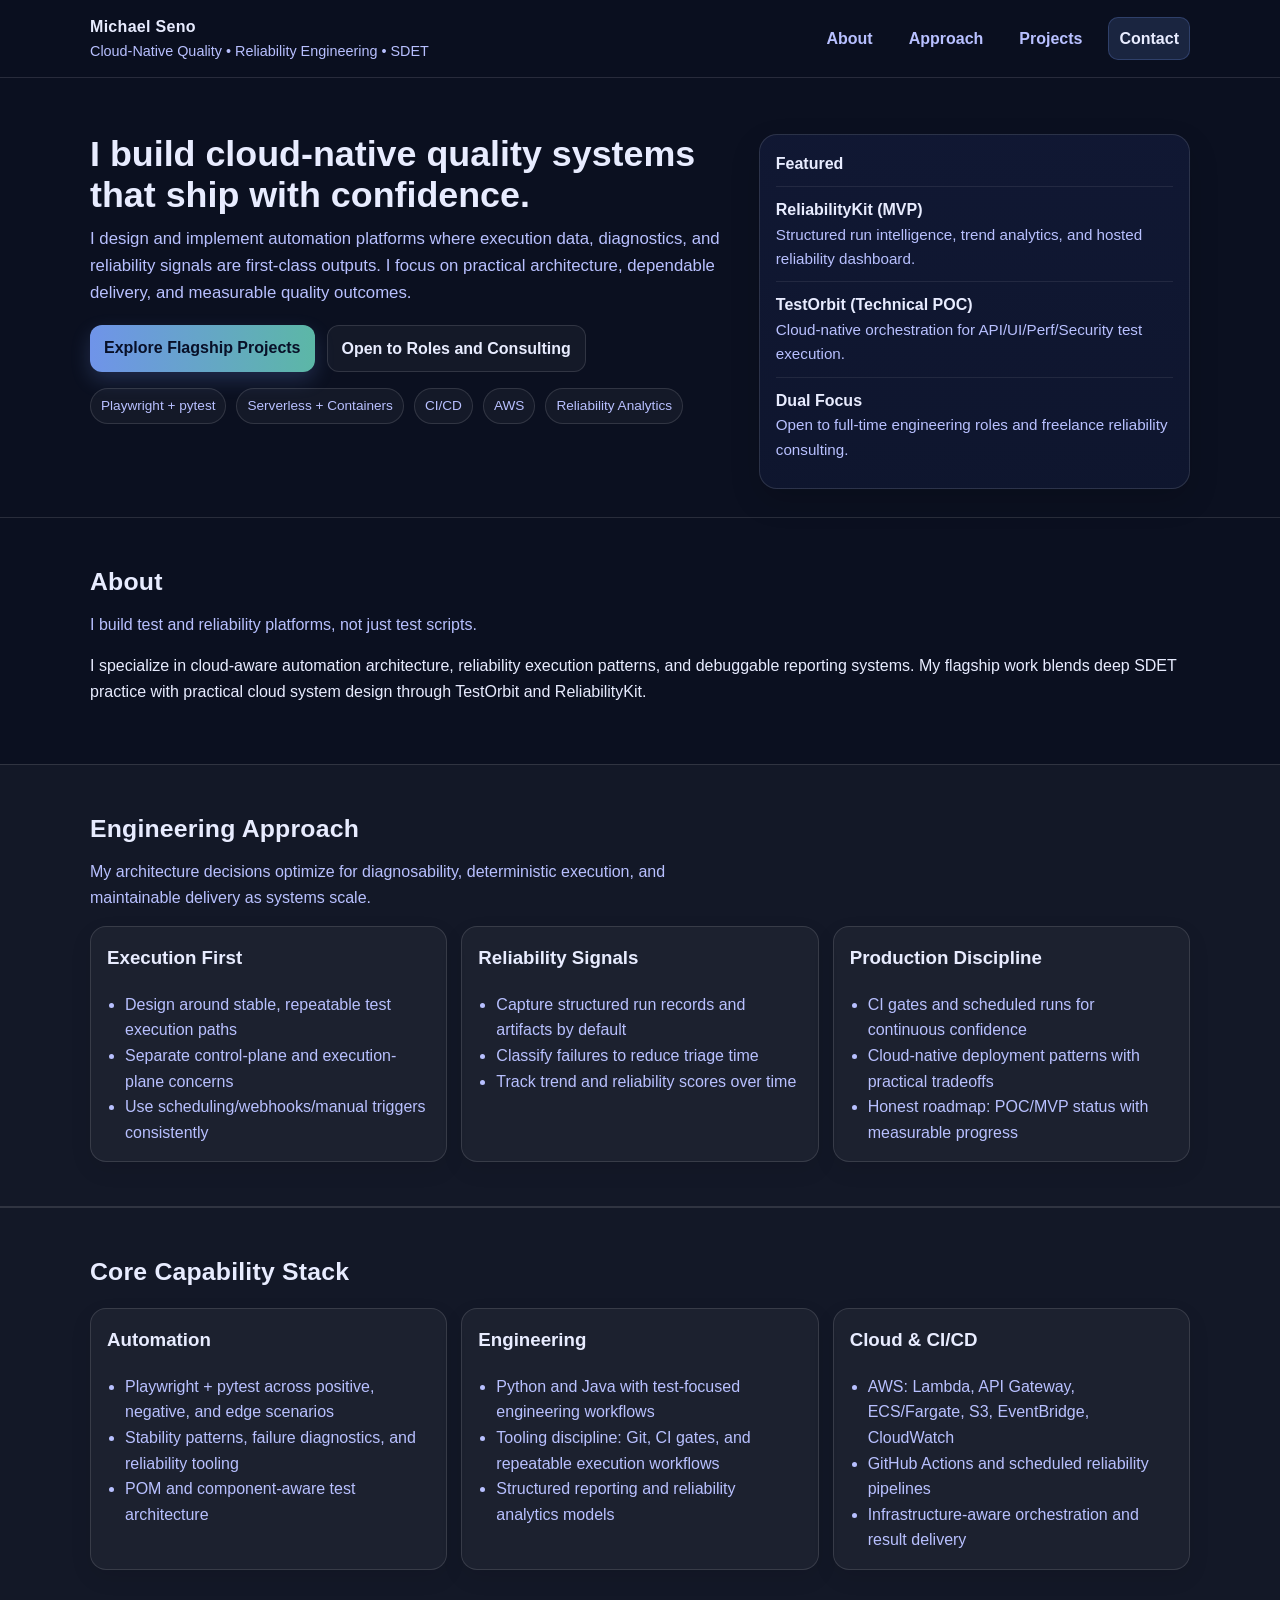
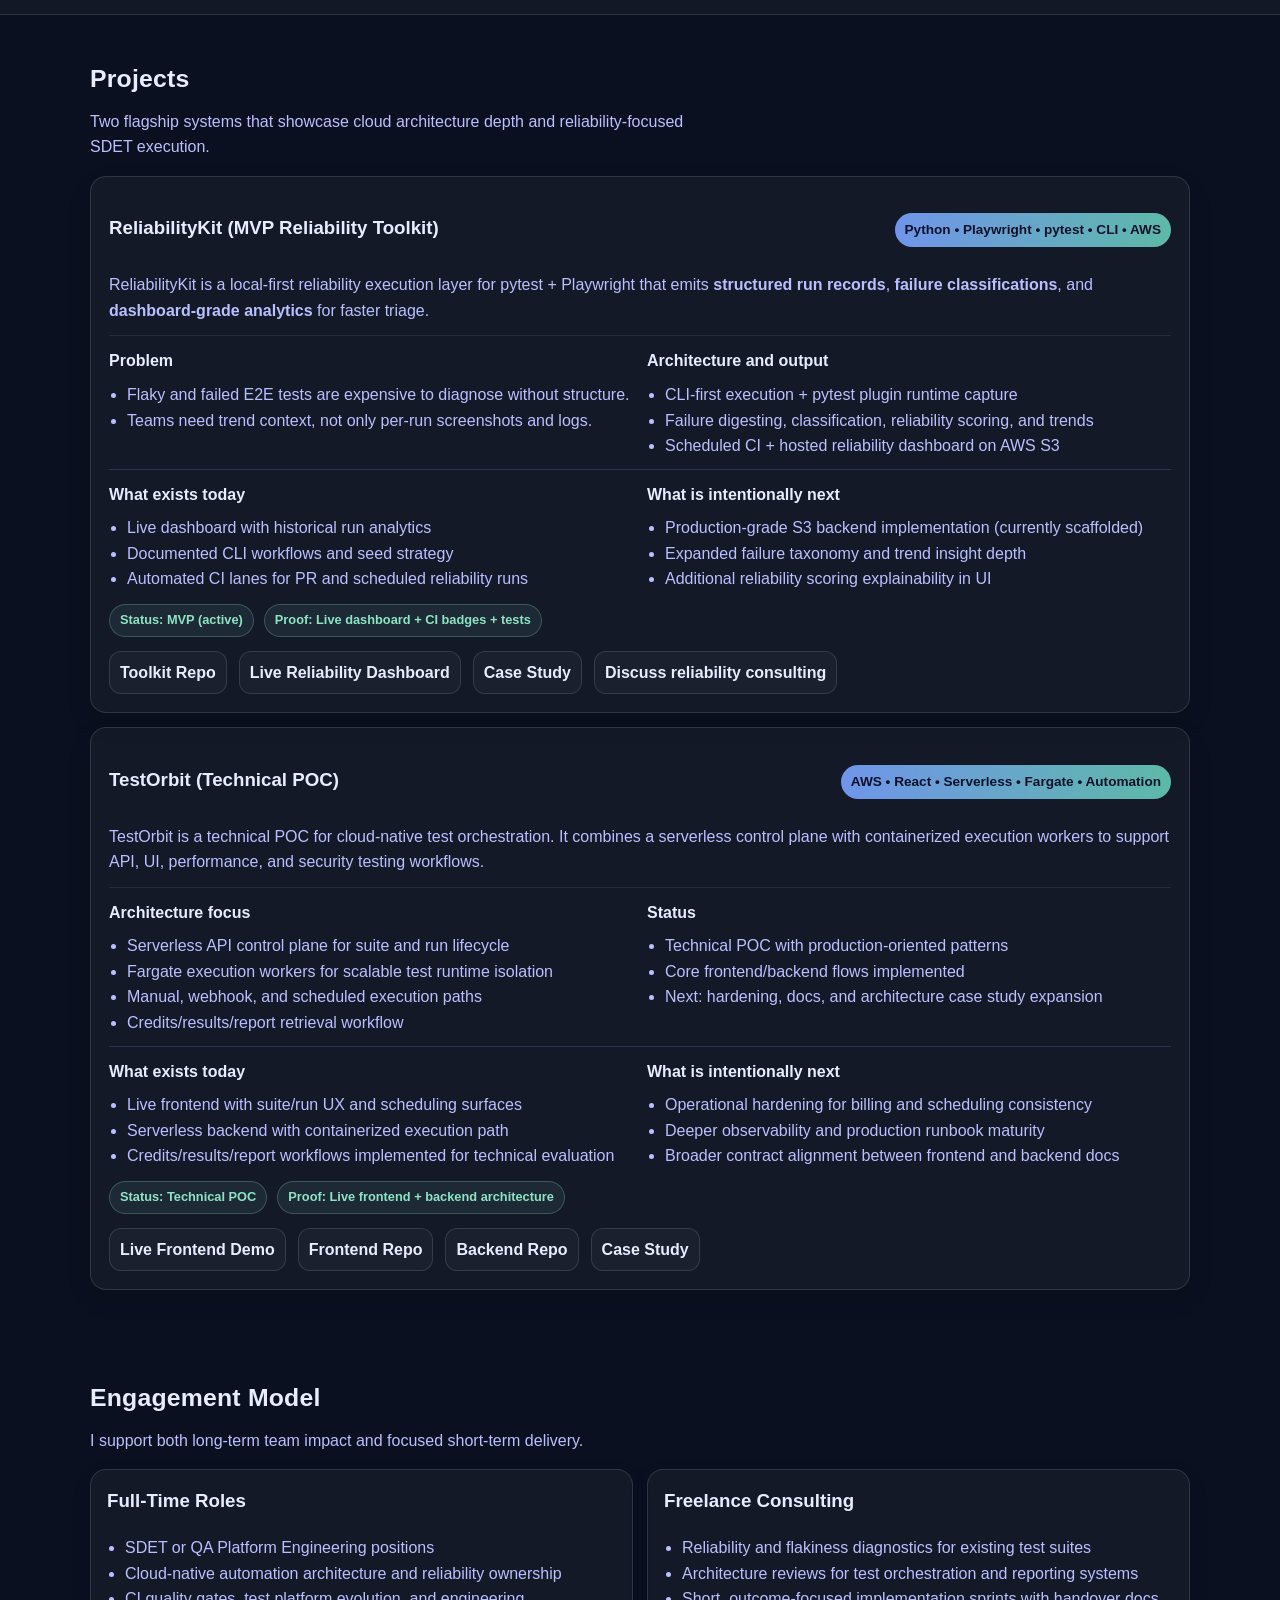
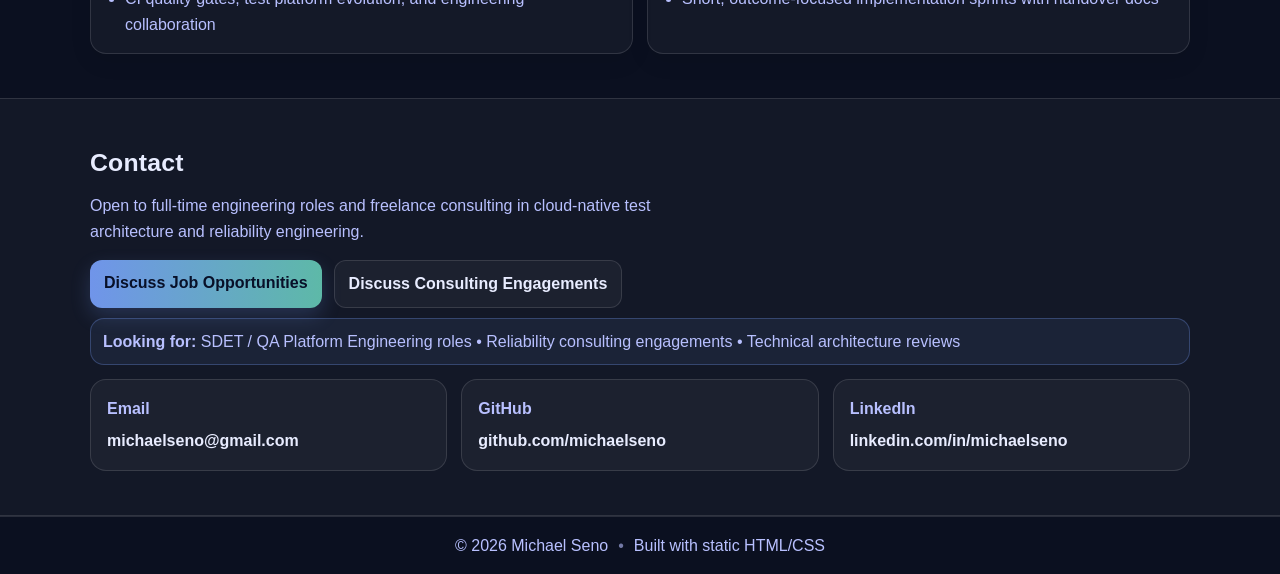
==== commit a1f0e098: "Add engagement model section and tighten project proof wording" ====
--- a/index.html
+++ b/index.html
@@ -193,6 +193,25 @@
             </div>
           </div>
 
+          <div class="project__cols project__cols--proof">
+            <div>
+              <h4>What exists today</h4>
+              <ul>
+                <li>Live dashboard with historical run analytics</li>
+                <li>Documented CLI workflows and seed strategy</li>
+                <li>Automated CI lanes for PR and scheduled reliability runs</li>
+              </ul>
+            </div>
+            <div>
+              <h4>What is intentionally next</h4>
+              <ul>
+                <li>Production-grade S3 backend implementation (currently scaffolded)</li>
+                <li>Expanded failure taxonomy and trend insight depth</li>
+                <li>Additional reliability scoring explainability in UI</li>
+              </ul>
+            </div>
+          </div>
+
           <div class="project__evidence">
             <span class="evidence">Status: MVP (active)</span>
             <span class="evidence">Proof: Live dashboard + CI badges + tests</span>
@@ -239,6 +258,25 @@
             </div>
           </div>
 
+          <div class="project__cols project__cols--proof">
+            <div>
+              <h4>What exists today</h4>
+              <ul>
+                <li>Live frontend with suite/run UX and scheduling surfaces</li>
+                <li>Serverless backend with containerized execution path</li>
+                <li>Credits/results/report workflows implemented for technical evaluation</li>
+              </ul>
+            </div>
+            <div>
+              <h4>What is intentionally next</h4>
+              <ul>
+                <li>Operational hardening for billing and scheduling consistency</li>
+                <li>Deeper observability and production runbook maturity</li>
+                <li>Broader contract alignment between frontend and backend docs</li>
+              </ul>
+            </div>
+          </div>
+
           <div class="project__evidence">
             <span class="evidence">Status: Technical POC</span>
             <span class="evidence">Proof: Live frontend + backend architecture</span>
@@ -255,6 +293,31 @@
     </div>
   </section>
 
+  <section class="section">
+    <div class="container">
+      <h2>Engagement Model</h2>
+      <p class="lead">I support both long-term team impact and focused short-term delivery.</p>
+      <div class="engagement-grid">
+        <article class="card">
+          <h3>Full-Time Roles</h3>
+          <ul>
+            <li>SDET or QA Platform Engineering positions</li>
+            <li>Cloud-native automation architecture and reliability ownership</li>
+            <li>CI quality gates, test platform evolution, and engineering collaboration</li>
+          </ul>
+        </article>
+        <article class="card">
+          <h3>Freelance Consulting</h3>
+          <ul>
+            <li>Reliability and flakiness diagnostics for existing test suites</li>
+            <li>Architecture reviews for test orchestration and reporting systems</li>
+            <li>Short, outcome-focused implementation sprints with handover docs</li>
+          </ul>
+        </article>
+      </div>
+    </div>
+  </section>
+
   <!-- Contact -->
   <section id="contact" class="section section--alt">
     <div class="container">
--- a/style.css
+++ b/style.css
@@ -28,6 +28,10 @@
   margin: 0 auto;
 }
 
+.section h2 {
+  letter-spacing: 0.2px;
+}
+
 .topbar {
   position: sticky;
   top: 0;
@@ -74,6 +78,21 @@
   color: var(--text);
 }
 
+.nav a.is-active {
+  background: rgba(122,162,255,0.15);
+  color: var(--text);
+  border: 1px solid rgba(122,162,255,0.22);
+}
+
+.nav a:focus-visible,
+.btn:focus-visible,
+.link:focus-visible,
+.contact__value:focus-visible,
+.nav-toggle:focus-visible {
+  outline: 2px solid var(--accent-2);
+  outline-offset: 2px;
+}
+
 .nav-toggle {
   display: none;
   border: 1px solid var(--line);
@@ -106,6 +125,7 @@
   margin: 0 0 18px;
   color: var(--muted);
   font-size: 1.05rem;
+  max-width: 70ch;
 }
 
 .hero__cta {
@@ -122,12 +142,18 @@
   padding: 10px 14px;
   border-radius: 12px;
   border: 1px solid var(--line);
+  transition: transform 0.15s ease, box-shadow 0.15s ease, background 0.15s ease;
+}
+
+.btn:hover {
+  transform: translateY(-1px);
 }
 
 .btn--primary {
   background: linear-gradient(90deg, rgba(122,162,255,0.9), rgba(112,225,200,0.8));
   color: #081028;
   border: 0;
+  box-shadow: 0 8px 20px rgba(122,162,255,0.2);
 }
 
 .btn--ghost {
@@ -155,6 +181,7 @@
   border: 1px solid var(--line);
   border-radius: 18px;
   padding: 16px;
+  box-shadow: 0 12px 30px rgba(0,0,0,0.15);
 }
 
 .panel__title {
@@ -217,6 +244,7 @@
   border: 1px solid var(--line);
   border-radius: 16px;
   padding: 16px;
+  box-shadow: 0 8px 22px rgba(0,0,0,0.08);
 }
 
 .card h3 { margin-top: 0; }
@@ -239,6 +267,7 @@
   border: 1px solid var(--line);
   border-radius: 16px;
   padding: 18px;
+  box-shadow: 0 10px 24px rgba(0,0,0,0.1);
 }
 
 .project__top {
@@ -270,6 +299,11 @@
   margin-top: 12px;
   border-top: 1px solid rgba(255,255,255,0.08);
   padding-top: 12px;
+}
+
+.project__cols--proof {
+  margin-top: 10px;
+  border-top-color: rgba(122,162,255,0.2);
 }
 
 .project__cols h4 {
@@ -314,10 +348,12 @@
   border-radius: 12px;
   border: 1px solid rgba(255,255,255,0.12);
   background: rgba(255,255,255,0.03);
+  transition: background 0.15s ease, border-color 0.15s ease;
 }
 
 .link:hover {
-  background: rgba(255,255,255,0.07);
+  background: rgba(255,255,255,0.08);
+  border-color: rgba(122,162,255,0.35);
 }
 
 .contact {
@@ -337,6 +373,13 @@
   color: var(--muted);
 }
 
+.contact__ctaRow {
+  display: flex;
+  gap: 12px;
+  flex-wrap: wrap;
+  margin-top: 10px;
+}
+
 .contact__card {
   background: rgba(255,255,255,0.04);
   border: 1px solid var(--line);
@@ -379,6 +422,13 @@
 }
 
 .case-grid {
+  display: grid;
+  grid-template-columns: repeat(2, minmax(0, 1fr));
+  gap: 14px;
+  margin-top: 14px;
+}
+
+.engagement-grid {
   display: grid;
   grid-template-columns: repeat(2, minmax(0, 1fr));
   gap: 14px;
@@ -420,6 +470,7 @@
   .project__cols { grid-template-columns: 1fr; }
   .contact { grid-template-columns: 1fr; }
   .case-grid { grid-template-columns: 1fr; }
+  .engagement-grid { grid-template-columns: 1fr; }
 
   .nav-toggle { display: inline-block; }
   .nav {
@@ -433,6 +484,12 @@
     padding: 10px;
     flex-direction: column;
     width: 200px;
+    box-shadow: 0 14px 30px rgba(0,0,0,0.35);
   }
   .nav.nav--open { display: flex; }
-}
+
+  .contact__ctaRow .btn {
+    width: 100%;
+    text-align: center;
+  }
+}
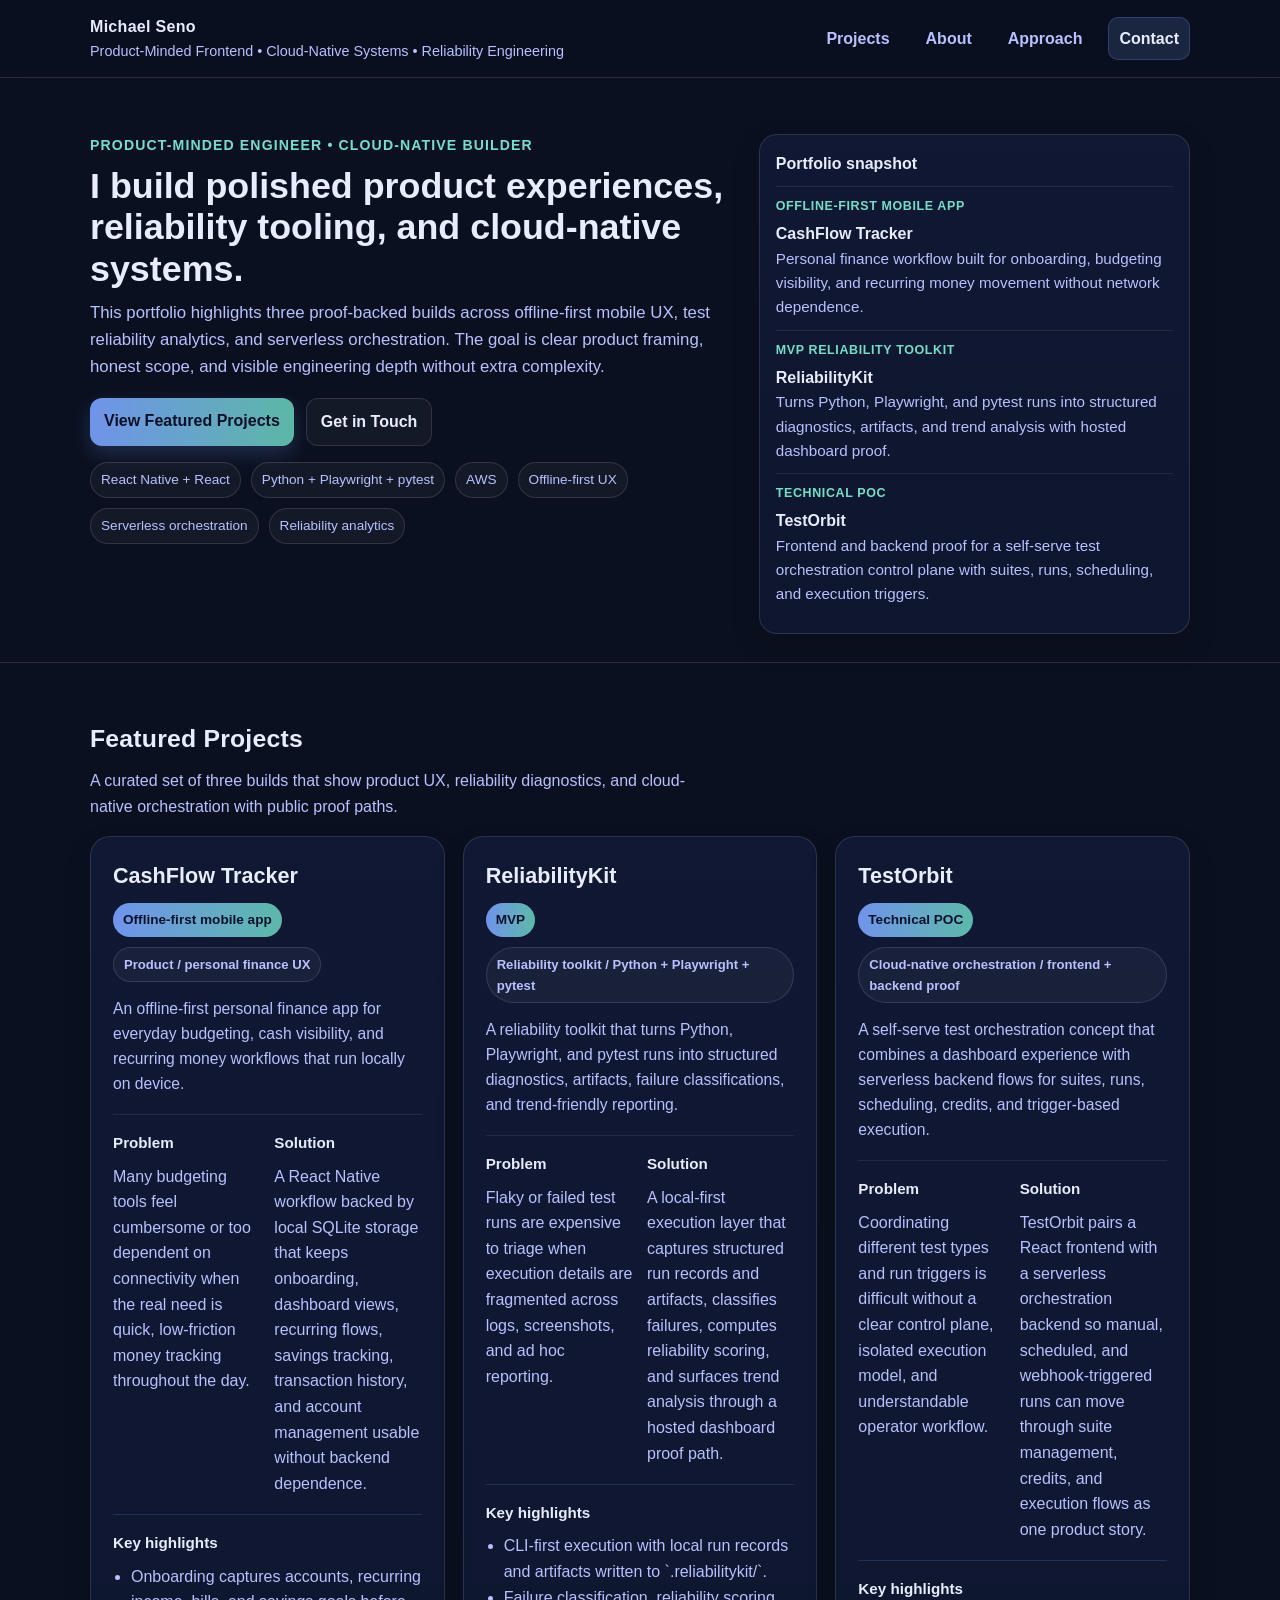
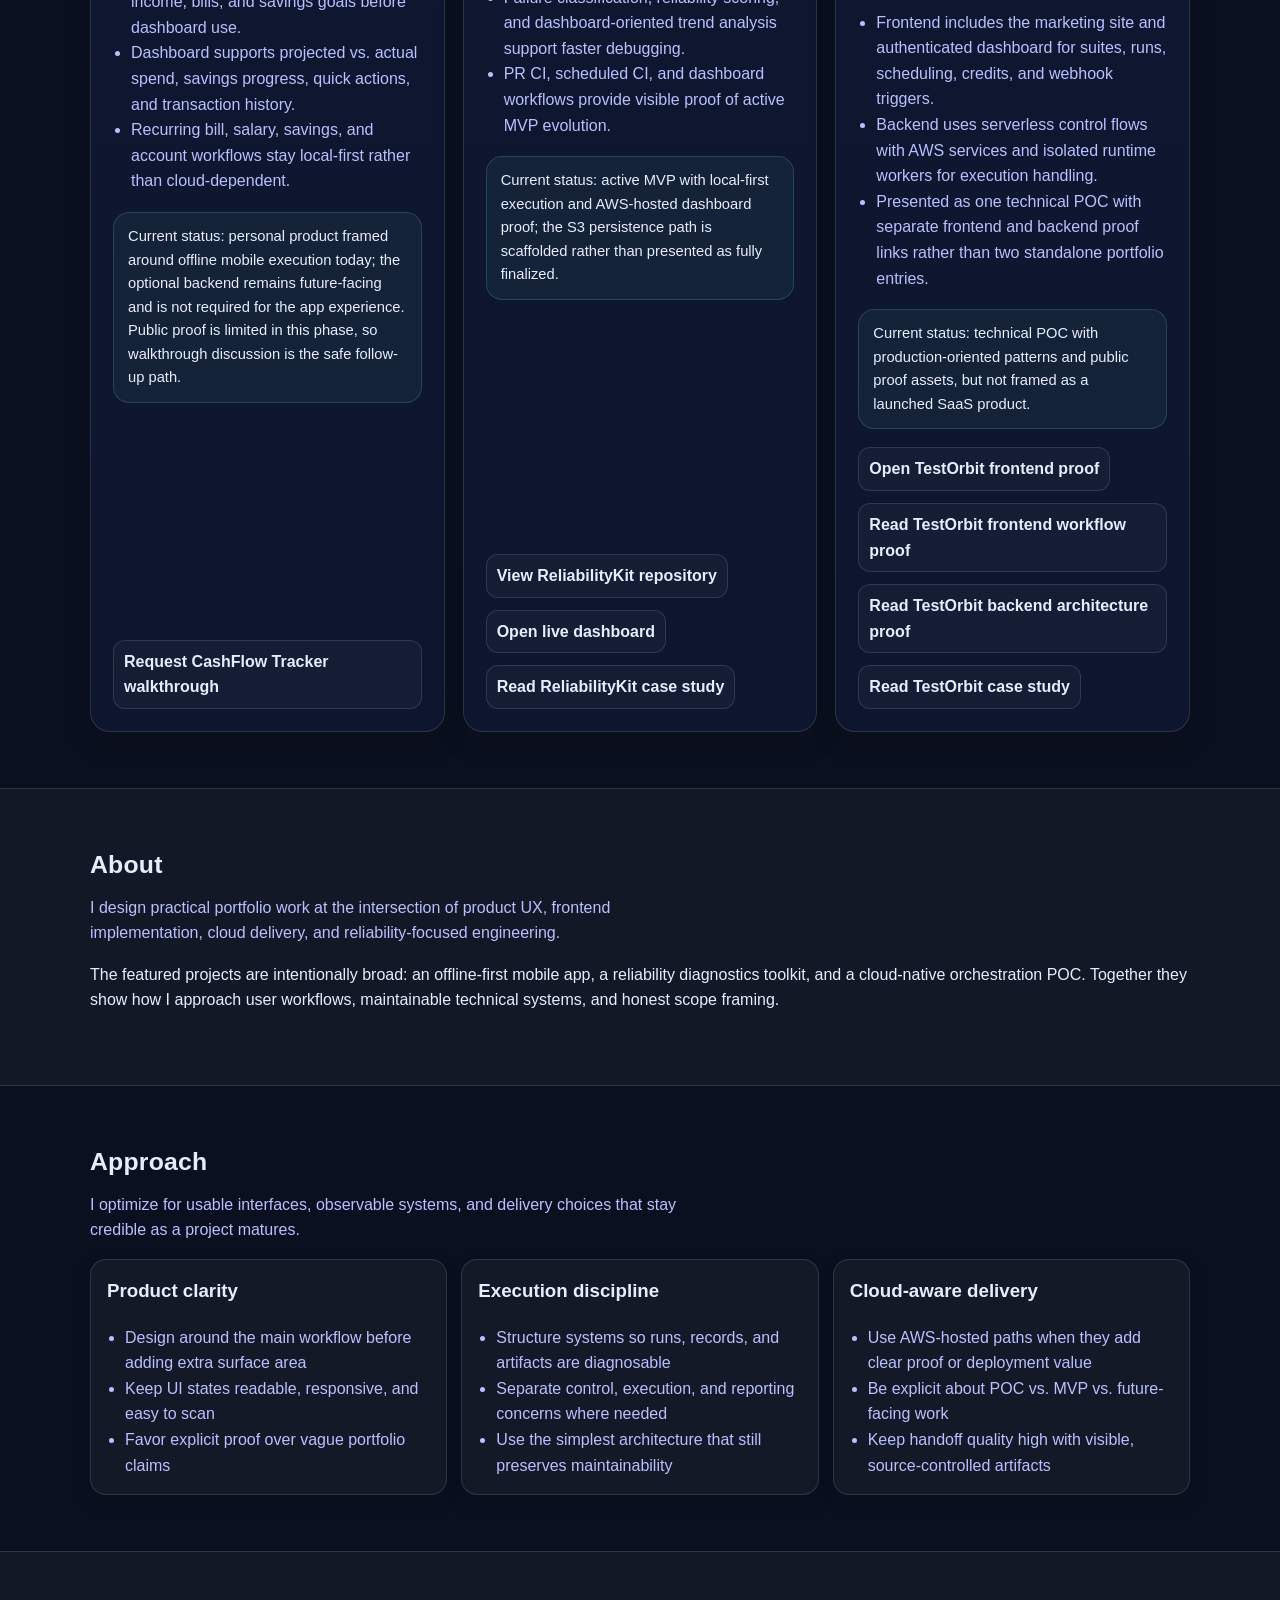
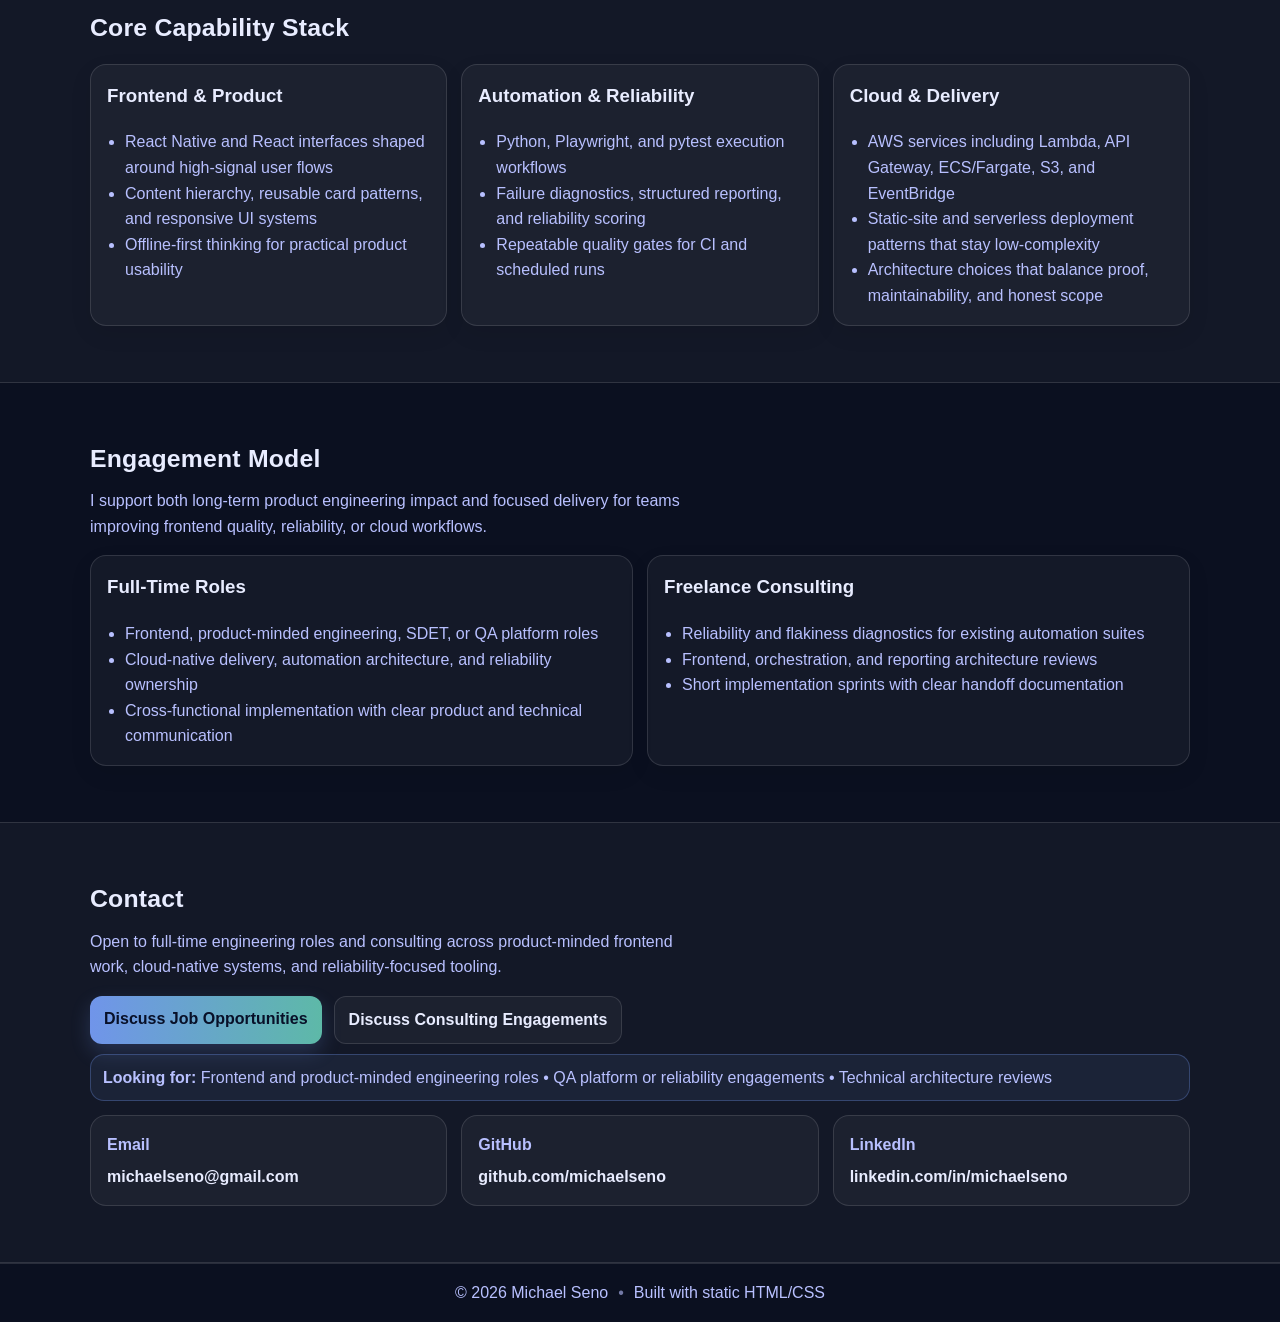
==== commit cd01b128: "Revamp homepage around three featured projects" ====
--- a/index.html
+++ b/index.html
@@ -3,8 +3,8 @@
 <head>
   <meta charset="UTF-8" />
   <meta name="viewport" content="width=device-width, initial-scale=1.0" />
-  <meta name="description" content="Michael Seno — Cloud-Native Quality and Reliability Engineer. Building test orchestration and reliability platforms with Playwright, Python, AWS, and CI/CD." />
-  <title>Michael Seno — Cloud-Native Quality & Reliability Engineering</title>
+  <meta name="description" content="Michael Seno — product-minded frontend and cloud engineer showcasing offline-first mobile, reliability tooling, and cloud-native orchestration projects." />
+  <title>Michael Seno — Product, Frontend & Cloud Engineering Portfolio</title>
   <link rel="stylesheet" href="style.css" />
 </head>
 <body>
@@ -13,7 +13,7 @@
     <div class="container topbar__inner">
       <div class="brand">
         <div class="brand__name">Michael Seno</div>
-        <div class="brand__tagline">Cloud-Native Quality • Reliability Engineering • SDET</div>
+        <div class="brand__tagline">Product-Minded Frontend • Cloud-Native Systems • Reliability Engineering</div>
       </div>
 
       <button class="nav-toggle" aria-label="Toggle navigation" aria-expanded="false">
@@ -21,9 +21,9 @@
       </button>
 
       <nav class="nav">
+        <a href="#projects">Projects</a>
         <a href="#about">About</a>
         <a href="#approach">Approach</a>
-        <a href="#projects">Projects</a>
         <a href="#contact">Contact</a>
       </nav>
     </div>
@@ -33,84 +33,229 @@
   <section class="hero">
     <div class="container hero__inner">
       <div class="hero__copy">
-        <h1>I build cloud-native quality systems that ship with confidence.</h1>
-        <p>
-          I design and implement automation platforms where execution data, diagnostics,
-          and reliability signals are first-class outputs. I focus on practical architecture,
-          dependable delivery, and measurable quality outcomes.
-        </p>
-
-        <div class="hero__cta">
-          <a class="btn btn--primary" href="#projects">Explore Flagship Projects</a>
-          <a class="btn btn--ghost" href="#contact">Open to Roles and Consulting</a>
-        </div>
-
-        <div class="hero__badges">
-          <span class="badge">Playwright + pytest</span>
-          <span class="badge">Serverless + Containers</span>
-          <span class="badge">CI/CD</span>
-          <span class="badge">AWS</span>
-          <span class="badge">Reliability Analytics</span>
-        </div>
-      </div>
-
-      <div class="hero__panel" aria-label="Highlights panel">
-        <div class="panel">
-          <div class="panel__title">Featured</div>
-          <div class="panel__item">
-            <div class="panel__itemTitle">ReliabilityKit (MVP)</div>
-            <div class="panel__itemDesc">Structured run intelligence, trend analytics, and hosted reliability dashboard.</div>
-          </div>
-          <div class="panel__item">
-            <div class="panel__itemTitle">TestOrbit (Technical POC)</div>
-            <div class="panel__itemDesc">Cloud-native orchestration for API/UI/Perf/Security test execution.</div>
-          </div>
-          <div class="panel__item">
-            <div class="panel__itemTitle">Dual Focus</div>
-            <div class="panel__itemDesc">Open to full-time engineering roles and freelance reliability consulting.</div>
-          </div>
-        </div>
+          <div class="hero__eyebrow">Product-minded engineer • cloud-native builder</div>
+          <h1>I build polished product experiences, reliability tooling, and cloud-native systems.</h1>
+          <p>
+            This portfolio highlights three proof-backed builds across offline-first mobile UX,
+            test reliability analytics, and serverless orchestration. The goal is clear product
+            framing, honest scope, and visible engineering depth without extra complexity.
+          </p>
+
+          <div class="hero__cta">
+            <a class="btn btn--primary" href="#projects">View Featured Projects</a>
+            <a class="btn btn--ghost" href="#contact">Get in Touch</a>
+          </div>
+
+          <div class="hero__badges">
+            <span class="badge">React Native + React</span>
+            <span class="badge">Python + Playwright + pytest</span>
+            <span class="badge">AWS</span>
+            <span class="badge">Offline-first UX</span>
+            <span class="badge">Serverless orchestration</span>
+            <span class="badge">Reliability analytics</span>
+          </div>
+        </div>
+
+        <div class="hero__panel" aria-label="Featured project snapshot">
+          <div class="panel">
+            <div class="panel__title">Portfolio snapshot</div>
+            <div class="panel__item">
+              <div class="panel__itemMeta">Offline-first mobile app</div>
+              <div class="panel__itemTitle">CashFlow Tracker</div>
+              <div class="panel__itemDesc">Personal finance workflow built for onboarding, budgeting visibility, and recurring money movement without network dependence.</div>
+            </div>
+            <div class="panel__item">
+              <div class="panel__itemMeta">MVP reliability toolkit</div>
+              <div class="panel__itemTitle">ReliabilityKit</div>
+              <div class="panel__itemDesc">Turns Python, Playwright, and pytest runs into structured diagnostics, artifacts, and trend analysis with hosted dashboard proof.</div>
+            </div>
+            <div class="panel__item">
+              <div class="panel__itemMeta">Technical POC</div>
+              <div class="panel__itemTitle">TestOrbit</div>
+              <div class="panel__itemDesc">Frontend and backend proof for a self-serve test orchestration control plane with suites, runs, scheduling, and execution triggers.</div>
+            </div>
+          </div>
+        </div>
+    </div>
+  </section>
+
+  <!-- Projects -->
+  <section id="projects" class="section section--projects">
+    <div class="container">
+      <div class="section__header">
+        <h2>Featured Projects</h2>
+        <p class="lead">A curated set of three builds that show product UX, reliability diagnostics, and cloud-native orchestration with public proof paths.</p>
+      </div>
+
+      <div class="projects">
+        <!-- CashFlow Tracker -->
+        <article class="project">
+          <div class="project__header">
+            <h3>CashFlow Tracker</h3>
+            <div class="project__labels">
+              <span class="pill">Offline-first mobile app</span>
+              <span class="project__category">Product / personal finance UX</span>
+            </div>
+          </div>
+
+          <p class="project__summary">An offline-first personal finance app for everyday budgeting, cash visibility, and recurring money workflows that run locally on device.</p>
+
+          <div class="project__cols">
+            <div>
+              <h4>Problem</h4>
+              <p>Many budgeting tools feel cumbersome or too dependent on connectivity when the real need is quick, low-friction money tracking throughout the day.</p>
+            </div>
+            <div>
+              <h4>Solution</h4>
+              <p>A React Native workflow backed by local SQLite storage that keeps onboarding, dashboard views, recurring flows, savings tracking, transaction history, and account management usable without backend dependence.</p>
+            </div>
+          </div>
+
+          <div class="project__highlights">
+            <h4>Key highlights</h4>
+            <ul>
+              <li>Onboarding captures accounts, recurring income, bills, and savings goals before dashboard use.</li>
+              <li>Dashboard supports projected vs. actual spend, savings progress, quick actions, and transaction history.</li>
+              <li>Recurring bill, salary, savings, and account workflows stay local-first rather than cloud-dependent.</li>
+            </ul>
+          </div>
+
+          <div class="project__statusNote">
+            Current status: personal product framed around offline mobile execution today; the optional backend remains future-facing and is not required for the app experience. Public proof is limited in this phase, so walkthrough discussion is the safe follow-up path.
+          </div>
+
+          <div class="project__links">
+            <a class="link" href="#contact">Request CashFlow Tracker walkthrough</a>
+          </div>
+        </article>
+
+        <!-- ReliabilityKit -->
+        <article class="project">
+          <div class="project__header">
+            <h3>ReliabilityKit</h3>
+            <div class="project__labels">
+              <span class="pill">MVP</span>
+              <span class="project__category">Reliability toolkit / Python + Playwright + pytest</span>
+            </div>
+          </div>
+
+          <p class="project__summary">A reliability toolkit that turns Python, Playwright, and pytest runs into structured diagnostics, artifacts, failure classifications, and trend-friendly reporting.</p>
+
+          <div class="project__cols">
+            <div>
+              <h4>Problem</h4>
+              <p>Flaky or failed test runs are expensive to triage when execution details are fragmented across logs, screenshots, and ad hoc reporting.</p>
+            </div>
+            <div>
+              <h4>Solution</h4>
+              <p>A local-first execution layer that captures structured run records and artifacts, classifies failures, computes reliability scoring, and surfaces trend analysis through a hosted dashboard proof path.</p>
+            </div>
+          </div>
+
+          <div class="project__highlights">
+            <h4>Key highlights</h4>
+            <ul>
+              <li>CLI-first execution with local run records and artifacts written to `.reliabilitykit/`.</li>
+              <li>Failure classification, reliability scoring, and dashboard-oriented trend analysis support faster debugging.</li>
+              <li>PR CI, scheduled CI, and dashboard workflows provide visible proof of active MVP evolution.</li>
+            </ul>
+          </div>
+
+          <div class="project__statusNote">
+            Current status: active MVP with local-first execution and AWS-hosted dashboard proof; the S3 persistence path is scaffolded rather than presented as fully finalized.
+          </div>
+
+          <div class="project__links">
+            <a class="link" href="https://github.com/michaelseno/python-reliability-toolkit" target="_blank" rel="noreferrer noopener">View ReliabilityKit repository</a>
+            <a class="link" href="https://rk-reliability.s3.amazonaws.com/dashboard.html" target="_blank" rel="noreferrer noopener">Open live dashboard</a>
+            <a class="link" href="case-studies/reliabilitykit.html">Read ReliabilityKit case study</a>
+          </div>
+        </article>
+
+        <!-- TestOrbit -->
+        <article class="project">
+          <div class="project__header">
+            <h3>TestOrbit</h3>
+            <div class="project__labels">
+              <span class="pill">Technical POC</span>
+              <span class="project__category">Cloud-native orchestration / frontend + backend proof</span>
+            </div>
+          </div>
+
+          <p class="project__summary">A self-serve test orchestration concept that combines a dashboard experience with serverless backend flows for suites, runs, scheduling, credits, and trigger-based execution.</p>
+
+          <div class="project__cols">
+            <div>
+              <h4>Problem</h4>
+              <p>Coordinating different test types and run triggers is difficult without a clear control plane, isolated execution model, and understandable operator workflow.</p>
+            </div>
+            <div>
+              <h4>Solution</h4>
+              <p>TestOrbit pairs a React frontend with a serverless orchestration backend so manual, scheduled, and webhook-triggered runs can move through suite management, credits, and execution flows as one product story.</p>
+            </div>
+          </div>
+
+          <div class="project__highlights">
+            <h4>Key highlights</h4>
+            <ul>
+              <li>Frontend includes the marketing site and authenticated dashboard for suites, runs, scheduling, credits, and webhook triggers.</li>
+              <li>Backend uses serverless control flows with AWS services and isolated runtime workers for execution handling.</li>
+              <li>Presented as one technical POC with separate frontend and backend proof links rather than two standalone portfolio entries.</li>
+            </ul>
+          </div>
+
+          <div class="project__statusNote">
+            Current status: technical POC with production-oriented patterns and public proof assets, but not framed as a launched SaaS product.
+          </div>
+
+          <div class="project__links">
+            <a class="link" href="https://d35l48aa0loqlr.cloudfront.net/" target="_blank" rel="noreferrer noopener">Open TestOrbit frontend proof</a>
+            <a class="link" href="case-studies/testorbit-technical-poc.html#frontend-proof">Read TestOrbit frontend workflow proof</a>
+            <a class="link" href="case-studies/testorbit-technical-poc.html#backend-proof">Read TestOrbit backend architecture proof</a>
+            <a class="link" href="case-studies/testorbit-technical-poc.html">Read TestOrbit case study</a>
+          </div>
+        </article>
       </div>
     </div>
   </section>
 
   <!-- About -->
-  <section id="about" class="section">
+  <section id="about" class="section section--alt">
     <div class="container">
       <h2>About</h2>
-      <p class="lead">I build test and reliability platforms, not just test scripts.</p>
-      <p>I specialize in cloud-aware automation architecture, reliability execution patterns, and debuggable reporting systems. My flagship work blends deep SDET practice with practical cloud system design through TestOrbit and ReliabilityKit.</p>
+      <p class="lead">I design practical portfolio work at the intersection of product UX, frontend implementation, cloud delivery, and reliability-focused engineering.</p>
+      <p>The featured projects are intentionally broad: an offline-first mobile app, a reliability diagnostics toolkit, and a cloud-native orchestration POC. Together they show how I approach user workflows, maintainable technical systems, and honest scope framing.</p>
     </div>
   </section>
 
   <!-- Engineering Approach -->
-  <section id="approach" class="section section--alt">
-    <div class="container">
-      <h2>Engineering Approach</h2>
-      <p class="lead">My architecture decisions optimize for diagnosability, deterministic execution, and maintainable delivery as systems scale.</p>
+  <section id="approach" class="section">
+    <div class="container">
+      <h2>Approach</h2>
+      <p class="lead">I optimize for usable interfaces, observable systems, and delivery choices that stay credible as a project matures.</p>
       <div class="grid">
         <div class="card">
-          <h3>Execution First</h3>
-          <ul>
-            <li>Design around stable, repeatable test execution paths</li>
-            <li>Separate control-plane and execution-plane concerns</li>
-            <li>Use scheduling/webhooks/manual triggers consistently</li>
-          </ul>
-        </div>
-        <div class="card">
-          <h3>Reliability Signals</h3>
-          <ul>
-            <li>Capture structured run records and artifacts by default</li>
-            <li>Classify failures to reduce triage time</li>
-            <li>Track trend and reliability scores over time</li>
-          </ul>
-        </div>
-        <div class="card">
-          <h3>Production Discipline</h3>
-          <ul>
-            <li>CI gates and scheduled runs for continuous confidence</li>
-            <li>Cloud-native deployment patterns with practical tradeoffs</li>
-            <li>Honest roadmap: POC/MVP status with measurable progress</li>
+          <h3>Product clarity</h3>
+          <ul>
+            <li>Design around the main workflow before adding extra surface area</li>
+            <li>Keep UI states readable, responsive, and easy to scan</li>
+            <li>Favor explicit proof over vague portfolio claims</li>
+          </ul>
+        </div>
+        <div class="card">
+          <h3>Execution discipline</h3>
+          <ul>
+            <li>Structure systems so runs, records, and artifacts are diagnosable</li>
+            <li>Separate control, execution, and reporting concerns where needed</li>
+            <li>Use the simplest architecture that still preserves maintainability</li>
+          </ul>
+        </div>
+        <div class="card">
+          <h3>Cloud-aware delivery</h3>
+          <ul>
+            <li>Use AWS-hosted paths when they add clear proof or deployment value</li>
+            <li>Be explicit about POC vs. MVP vs. future-facing work</li>
+            <li>Keep handoff quality high with visible, source-controlled artifacts</li>
           </ul>
         </div>
       </div>
@@ -124,171 +269,31 @@
 
       <div class="grid">
         <div class="card">
-          <h3>Automation</h3>
-          <ul>
-            <li>Playwright + pytest across positive, negative, and edge scenarios</li>
-            <li>Stability patterns, failure diagnostics, and reliability tooling</li>
-            <li>POM and component-aware test architecture</li>
-          </ul>
-        </div>
-
-        <div class="card">
-          <h3>Engineering</h3>
-          <ul>
-            <li>Python and Java with test-focused engineering workflows</li>
-            <li>Tooling discipline: Git, CI gates, and repeatable execution workflows</li>
-            <li>Structured reporting and reliability analytics models</li>
-          </ul>
-        </div>
-
-        <div class="card">
-          <h3>Cloud & CI/CD</h3>
-          <ul>
-            <li>AWS: Lambda, API Gateway, ECS/Fargate, S3, EventBridge, CloudWatch</li>
-            <li>GitHub Actions and scheduled reliability pipelines</li>
-            <li>Infrastructure-aware orchestration and result delivery</li>
-          </ul>
-        </div>
-      </div>
-    </div>
-  </section>
-
-  <!-- Projects -->
-  <section id="projects" class="section">
-    <div class="container">
-      <div class="section__header">
-        <h2>Projects</h2>
-       <p class="lead">Two flagship systems that showcase cloud architecture depth and reliability-focused SDET execution.</p>
-      </div>
-
-      <div class="projects">
-        <!-- ReliabilityKit -->
-        <article class="project">
-          <div class="project__top">
-            <h3>ReliabilityKit (MVP Reliability Toolkit)</h3>
-            <span class="pill">Python • Playwright • pytest • CLI • AWS</span>
-          </div>
-
-          <p>
-            ReliabilityKit is a local-first reliability execution layer for pytest + Playwright that emits
-            <strong>structured run records</strong>, <strong>failure classifications</strong>, and
-            <strong>dashboard-grade analytics</strong> for faster triage.
-          </p>
-
-          <div class="project__cols">
-            <div>
-              <h4>Problem</h4>
-              <ul>
-                <li>Flaky and failed E2E tests are expensive to diagnose without structure.</li>
-                <li>Teams need trend context, not only per-run screenshots and logs.</li>
-              </ul>
-            </div>
-            <div>
-              <h4>Architecture and output</h4>
-              <ul>
-                <li>CLI-first execution + pytest plugin runtime capture</li>
-                <li>Failure digesting, classification, reliability scoring, and trends</li>
-                <li>Scheduled CI + hosted reliability dashboard on AWS S3</li>
-              </ul>
-            </div>
-          </div>
-
-          <div class="project__cols project__cols--proof">
-            <div>
-              <h4>What exists today</h4>
-              <ul>
-                <li>Live dashboard with historical run analytics</li>
-                <li>Documented CLI workflows and seed strategy</li>
-                <li>Automated CI lanes for PR and scheduled reliability runs</li>
-              </ul>
-            </div>
-            <div>
-              <h4>What is intentionally next</h4>
-              <ul>
-                <li>Production-grade S3 backend implementation (currently scaffolded)</li>
-                <li>Expanded failure taxonomy and trend insight depth</li>
-                <li>Additional reliability scoring explainability in UI</li>
-              </ul>
-            </div>
-          </div>
-
-          <div class="project__evidence">
-            <span class="evidence">Status: MVP (active)</span>
-            <span class="evidence">Proof: Live dashboard + CI badges + tests</span>
-          </div>
-
-          <div class="project__links">
-            <a class="link" href="https://github.com/michaelseno/python-reliability-toolkit" target="_blank" rel="noreferrer">Toolkit Repo</a>
-            <a class="link" href="https://rk-reliability.s3.amazonaws.com/dashboard.html" target="_blank" rel="noreferrer">Live Reliability Dashboard</a>
-            <a class="link" href="case-studies/reliabilitykit.html">Case Study</a>
-            <a class="link" href="#contact">Discuss reliability consulting</a>
-          </div>
-        </article>
-
-        <!-- TestOrbit -->
-        <article class="project">
-          <div class="project__top">
-            <h3>TestOrbit (Technical POC)</h3>
-            <span class="pill">AWS • React • Serverless • Fargate • Automation</span>
-          </div>
-
-          <p>
-            TestOrbit is a technical POC for cloud-native test orchestration. It combines a
-            serverless control plane with containerized execution workers to support API, UI,
-            performance, and security testing workflows.
-          </p>
-
-          <div class="project__cols">
-            <div>
-              <h4>Architecture focus</h4>
-              <ul>
-                <li>Serverless API control plane for suite and run lifecycle</li>
-                <li>Fargate execution workers for scalable test runtime isolation</li>
-                <li>Manual, webhook, and scheduled execution paths</li>
-                <li>Credits/results/report retrieval workflow</li>
-              </ul>
-            </div>
-            <div>
-              <h4>Status</h4>
-              <ul>
-                <li>Technical POC with production-oriented patterns</li>
-                <li>Core frontend/backend flows implemented</li>
-                <li>Next: hardening, docs, and architecture case study expansion</li>
-              </ul>
-            </div>
-          </div>
-
-          <div class="project__cols project__cols--proof">
-            <div>
-              <h4>What exists today</h4>
-              <ul>
-                <li>Live frontend with suite/run UX and scheduling surfaces</li>
-                <li>Serverless backend with containerized execution path</li>
-                <li>Credits/results/report workflows implemented for technical evaluation</li>
-              </ul>
-            </div>
-            <div>
-              <h4>What is intentionally next</h4>
-              <ul>
-                <li>Operational hardening for billing and scheduling consistency</li>
-                <li>Deeper observability and production runbook maturity</li>
-                <li>Broader contract alignment between frontend and backend docs</li>
-              </ul>
-            </div>
-          </div>
-
-          <div class="project__evidence">
-            <span class="evidence">Status: Technical POC</span>
-            <span class="evidence">Proof: Live frontend + backend architecture</span>
-          </div>
-
-          <div class="project__links">
-            <a class="link" href="https://d35l48aa0loqlr.cloudfront.net/" target="_blank" rel="noreferrer">Live Frontend Demo</a>
-            <a class="link" href="https://github.com/michaelseno/testorbit-frontend" target="_blank" rel="noreferrer">Frontend Repo</a>
-            <a class="link" href="https://github.com/michaelseno/serverless-test-automation" target="_blank" rel="noreferrer">Backend Repo</a>
-            <a class="link" href="case-studies/testorbit-technical-poc.html">Case Study</a>
-          </div>
-        </article>
+          <h3>Frontend & Product</h3>
+          <ul>
+            <li>React Native and React interfaces shaped around high-signal user flows</li>
+            <li>Content hierarchy, reusable card patterns, and responsive UI systems</li>
+            <li>Offline-first thinking for practical product usability</li>
+          </ul>
+        </div>
+
+        <div class="card">
+          <h3>Automation & Reliability</h3>
+          <ul>
+            <li>Python, Playwright, and pytest execution workflows</li>
+            <li>Failure diagnostics, structured reporting, and reliability scoring</li>
+            <li>Repeatable quality gates for CI and scheduled runs</li>
+          </ul>
+        </div>
+
+        <div class="card">
+          <h3>Cloud & Delivery</h3>
+          <ul>
+            <li>AWS services including Lambda, API Gateway, ECS/Fargate, S3, and EventBridge</li>
+            <li>Static-site and serverless deployment patterns that stay low-complexity</li>
+            <li>Architecture choices that balance proof, maintainability, and honest scope</li>
+          </ul>
+        </div>
       </div>
     </div>
   </section>
@@ -296,22 +301,22 @@
   <section class="section">
     <div class="container">
       <h2>Engagement Model</h2>
-      <p class="lead">I support both long-term team impact and focused short-term delivery.</p>
+      <p class="lead">I support both long-term product engineering impact and focused delivery for teams improving frontend quality, reliability, or cloud workflows.</p>
       <div class="engagement-grid">
         <article class="card">
           <h3>Full-Time Roles</h3>
           <ul>
-            <li>SDET or QA Platform Engineering positions</li>
-            <li>Cloud-native automation architecture and reliability ownership</li>
-            <li>CI quality gates, test platform evolution, and engineering collaboration</li>
+            <li>Frontend, product-minded engineering, SDET, or QA platform roles</li>
+            <li>Cloud-native delivery, automation architecture, and reliability ownership</li>
+            <li>Cross-functional implementation with clear product and technical communication</li>
           </ul>
         </article>
         <article class="card">
           <h3>Freelance Consulting</h3>
           <ul>
-            <li>Reliability and flakiness diagnostics for existing test suites</li>
-            <li>Architecture reviews for test orchestration and reporting systems</li>
-            <li>Short, outcome-focused implementation sprints with handover docs</li>
+            <li>Reliability and flakiness diagnostics for existing automation suites</li>
+            <li>Frontend, orchestration, and reporting architecture reviews</li>
+            <li>Short implementation sprints with clear handoff documentation</li>
           </ul>
         </article>
       </div>
@@ -322,7 +327,7 @@
   <section id="contact" class="section section--alt">
     <div class="container">
       <h2>Contact</h2>
-      <p class="lead">Open to full-time engineering roles and freelance consulting in cloud-native test architecture and reliability engineering.</p>
+      <p class="lead">Open to full-time engineering roles and consulting across product-minded frontend work, cloud-native systems, and reliability-focused tooling.</p>
 
       <div class="contact__ctaRow">
         <a class="btn btn--primary" href="mailto:michaelseno@gmail.com?subject=Role%20Opportunity%20-%20Quality%20Engineering">Discuss Job Opportunities</a>
@@ -330,7 +335,7 @@
       </div>
 
       <div class="contact__banner">
-        <strong>Looking for:</strong> SDET / QA Platform Engineering roles • Reliability consulting engagements • Technical architecture reviews
+        <strong>Looking for:</strong> Frontend and product-minded engineering roles • QA platform or reliability engagements • Technical architecture reviews
       </div>
 
       <div class="contact">
--- a/style.css
+++ b/style.css
@@ -21,6 +21,10 @@
   line-height: 1.6;
 }
 
+html {
+  scroll-behavior: smooth;
+}
+
 a { color: inherit; }
 
 .container {
@@ -121,6 +125,15 @@
   line-height: 1.15;
 }
 
+.hero__eyebrow {
+  margin-bottom: 10px;
+  color: var(--accent-2);
+  font-size: 0.88rem;
+  font-weight: 800;
+  letter-spacing: 0.08em;
+  text-transform: uppercase;
+}
+
 .hero p {
   margin: 0 0 18px;
   color: var(--muted);
@@ -202,13 +215,22 @@
   font-weight: 800;
 }
 
+.panel__itemMeta {
+  color: var(--accent-2);
+  font-size: 0.78rem;
+  font-weight: 800;
+  letter-spacing: 0.05em;
+  margin-bottom: 4px;
+  text-transform: uppercase;
+}
+
 .panel__itemDesc {
   color: var(--muted);
   font-size: 0.95rem;
 }
 
 .section {
-  padding: 44px 0;
+  padding: 56px 0;
 }
 
 .section--alt {
@@ -257,30 +279,50 @@
 
 .projects {
   display: grid;
-  grid-template-columns: 1fr;
-  gap: 14px;
+  grid-template-columns: repeat(3, minmax(0, 1fr));
+  gap: 18px;
   margin-top: 16px;
 }
 
 .project {
-  background: rgba(255,255,255,0.04);
-  border: 1px solid var(--line);
-  border-radius: 16px;
-  padding: 18px;
-  box-shadow: 0 10px 24px rgba(0,0,0,0.1);
-}
-
-.project__top {
-  display: flex;
-  justify-content: space-between;
-  gap: 12px;
+  display: flex;
+  flex-direction: column;
+  height: 100%;
+  background: linear-gradient(180deg, rgba(17,25,53,0.9), rgba(15,23,48,0.92));
+  border: 1px solid var(--line);
+  border-radius: 20px;
+  padding: 22px;
+  box-shadow: 0 12px 28px rgba(0,0,0,0.14);
+  transition: transform 0.15s ease, border-color 0.15s ease, box-shadow 0.15s ease;
+}
+
+.project:hover {
+  transform: translateY(-3px);
+  border-color: rgba(122,162,255,0.35);
+  box-shadow: 0 18px 36px rgba(0,0,0,0.22);
+}
+
+.project__header {
+  display: flex;
+  flex-direction: column;
+  gap: 10px;
+}
+
+.project__header h3 {
+  margin: 0;
+  font-size: 1.35rem;
+}
+
+.project__labels {
+  display: flex;
   flex-wrap: wrap;
-  align-items: baseline;
-}
-
-.project p {
-  color: var(--muted);
-  margin: 10px 0 0;
+  gap: 10px;
+}
+
+.project__summary {
+  color: var(--muted);
+  margin: 14px 0 0;
+  font-size: 0.98rem;
 }
 
 .pill {
@@ -292,52 +334,64 @@
   font-weight: 800;
 }
 
+.project__category {
+  font-size: 0.82rem;
+  color: var(--muted);
+  border: 1px solid rgba(255,255,255,0.12);
+  background: rgba(255,255,255,0.04);
+  padding: 6px 10px;
+  border-radius: 999px;
+  font-weight: 700;
+}
+
 .project__cols {
   display: grid;
   grid-template-columns: 1fr 1fr;
   gap: 14px;
-  margin-top: 12px;
+  margin-top: 18px;
   border-top: 1px solid rgba(255,255,255,0.08);
-  padding-top: 12px;
-}
-
-.project__cols--proof {
-  margin-top: 10px;
-  border-top-color: rgba(122,162,255,0.2);
-}
-
-.project__cols h4 {
+  padding-top: 16px;
+}
+
+.project__cols h4,
+.project__highlights h4 {
   margin: 0 0 8px;
-}
-
-.project__cols ul {
+  font-size: 0.95rem;
+}
+
+.project__cols p {
+  margin: 0;
+  color: var(--muted);
+}
+
+.project__highlights {
+  margin-top: 18px;
+  padding-top: 16px;
+  border-top: 1px solid rgba(122,162,255,0.18);
+}
+
+.project__highlights ul {
   margin: 0;
   padding-left: 18px;
   color: var(--muted);
 }
 
+.project__statusNote {
+  margin-top: 18px;
+  padding: 12px 14px;
+  border: 1px solid rgba(112,225,200,0.18);
+  background: rgba(112,225,200,0.06);
+  border-radius: 16px;
+  color: var(--text);
+  font-size: 0.92rem;
+}
+
 .project__links {
   display: flex;
   gap: 12px;
   flex-wrap: wrap;
-  margin-top: 14px;
-}
-
-.project__evidence {
-  display: flex;
-  gap: 10px;
-  flex-wrap: wrap;
-  margin-top: 12px;
-}
-
-.evidence {
-  font-size: 0.8rem;
-  color: var(--ok);
-  border: 1px solid rgba(142,227,196,0.25);
-  background: rgba(142,227,196,0.08);
-  padding: 5px 10px;
-  border-radius: 999px;
-  font-weight: 700;
+  margin-top: auto;
+  padding-top: 18px;
 }
 
 .link {
@@ -354,6 +408,12 @@
 .link:hover {
   background: rgba(255,255,255,0.08);
   border-color: rgba(122,162,255,0.35);
+}
+
+.btn:active,
+.link:active,
+.nav-toggle:active {
+  transform: translateY(1px);
 }
 
 .contact {
@@ -464,10 +524,13 @@
 }
 
 /* Responsive */
+@media (max-width: 1023px) {
+  .hero__inner { grid-template-columns: 1fr; }
+  .projects { grid-template-columns: repeat(2, minmax(0, 1fr)); }
+}
+
 @media (max-width: 900px) {
-  .hero__inner { grid-template-columns: 1fr; }
   .grid { grid-template-columns: 1fr; }
-  .project__cols { grid-template-columns: 1fr; }
   .contact { grid-template-columns: 1fr; }
   .case-grid { grid-template-columns: 1fr; }
   .engagement-grid { grid-template-columns: 1fr; }
@@ -493,3 +556,10 @@
     text-align: center;
   }
 }
+
+@media (max-width: 639px) {
+  .projects,
+  .project__cols {
+    grid-template-columns: 1fr;
+  }
+}
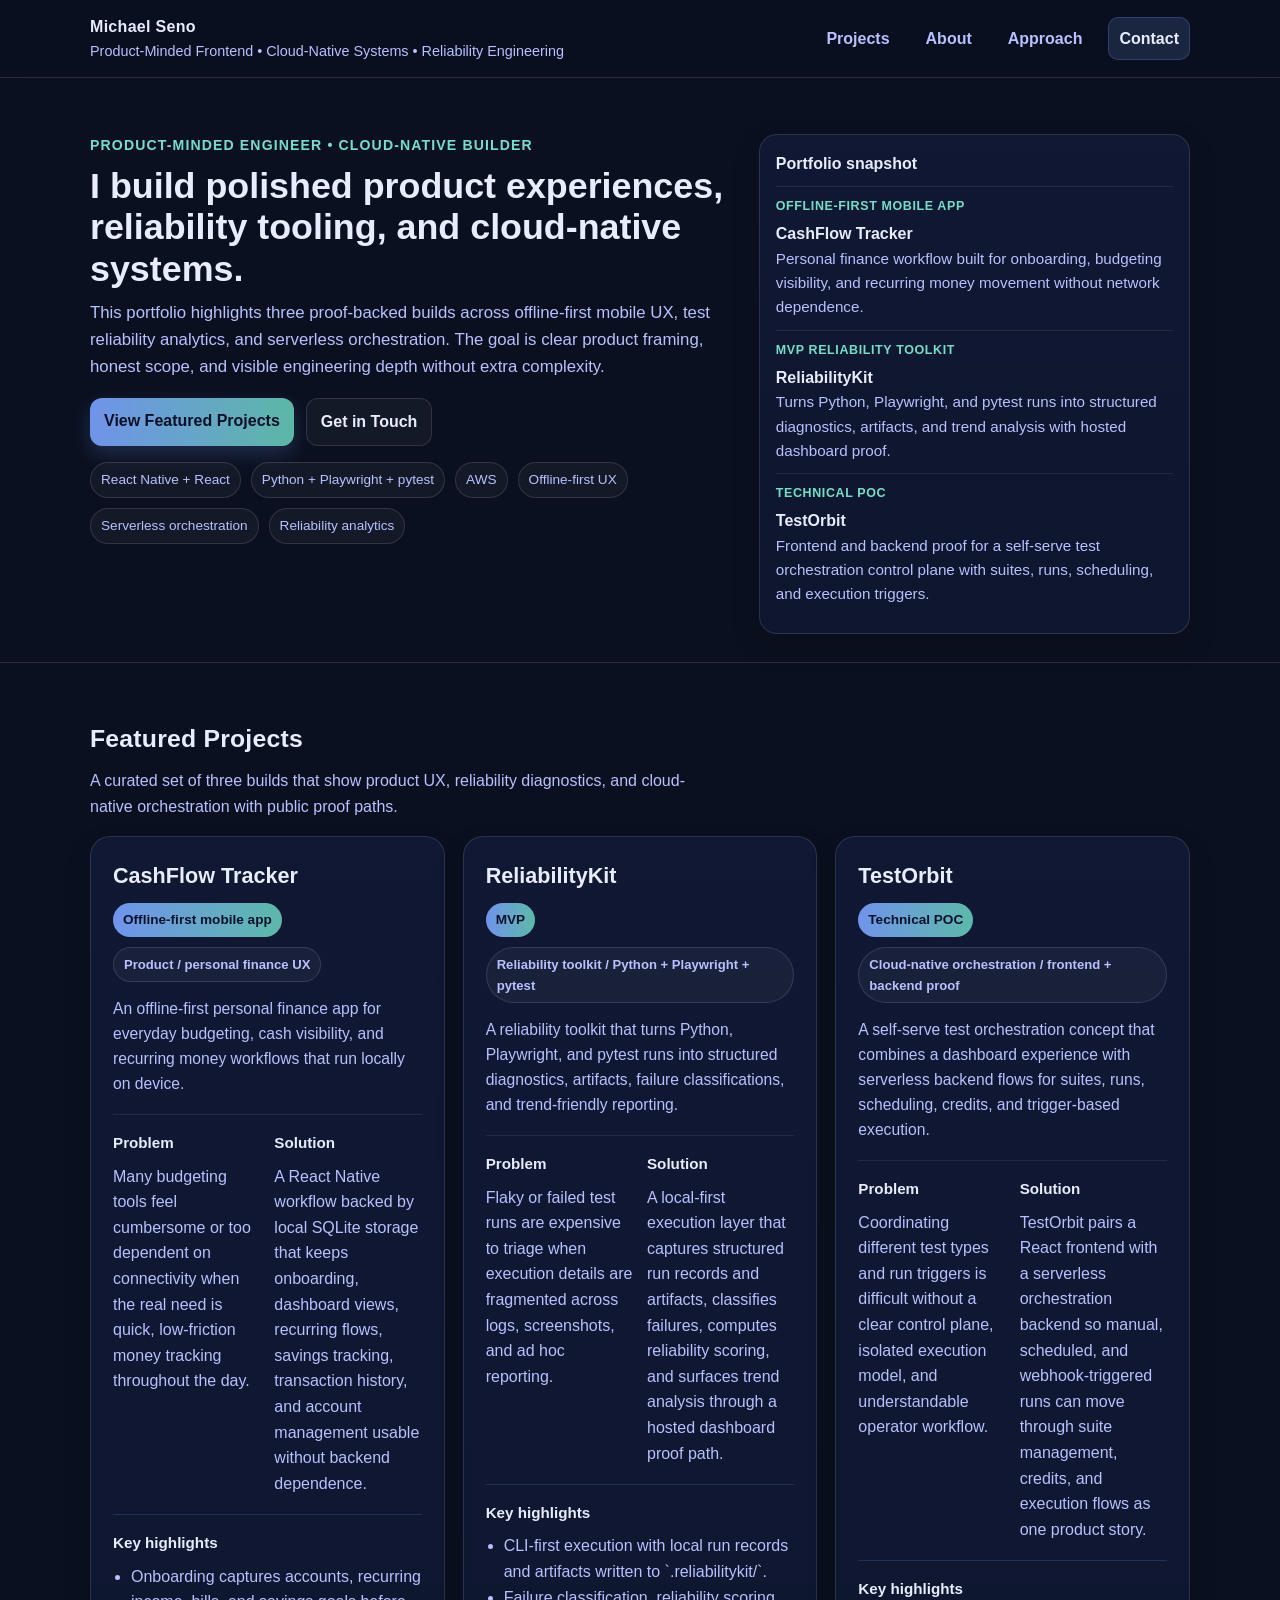
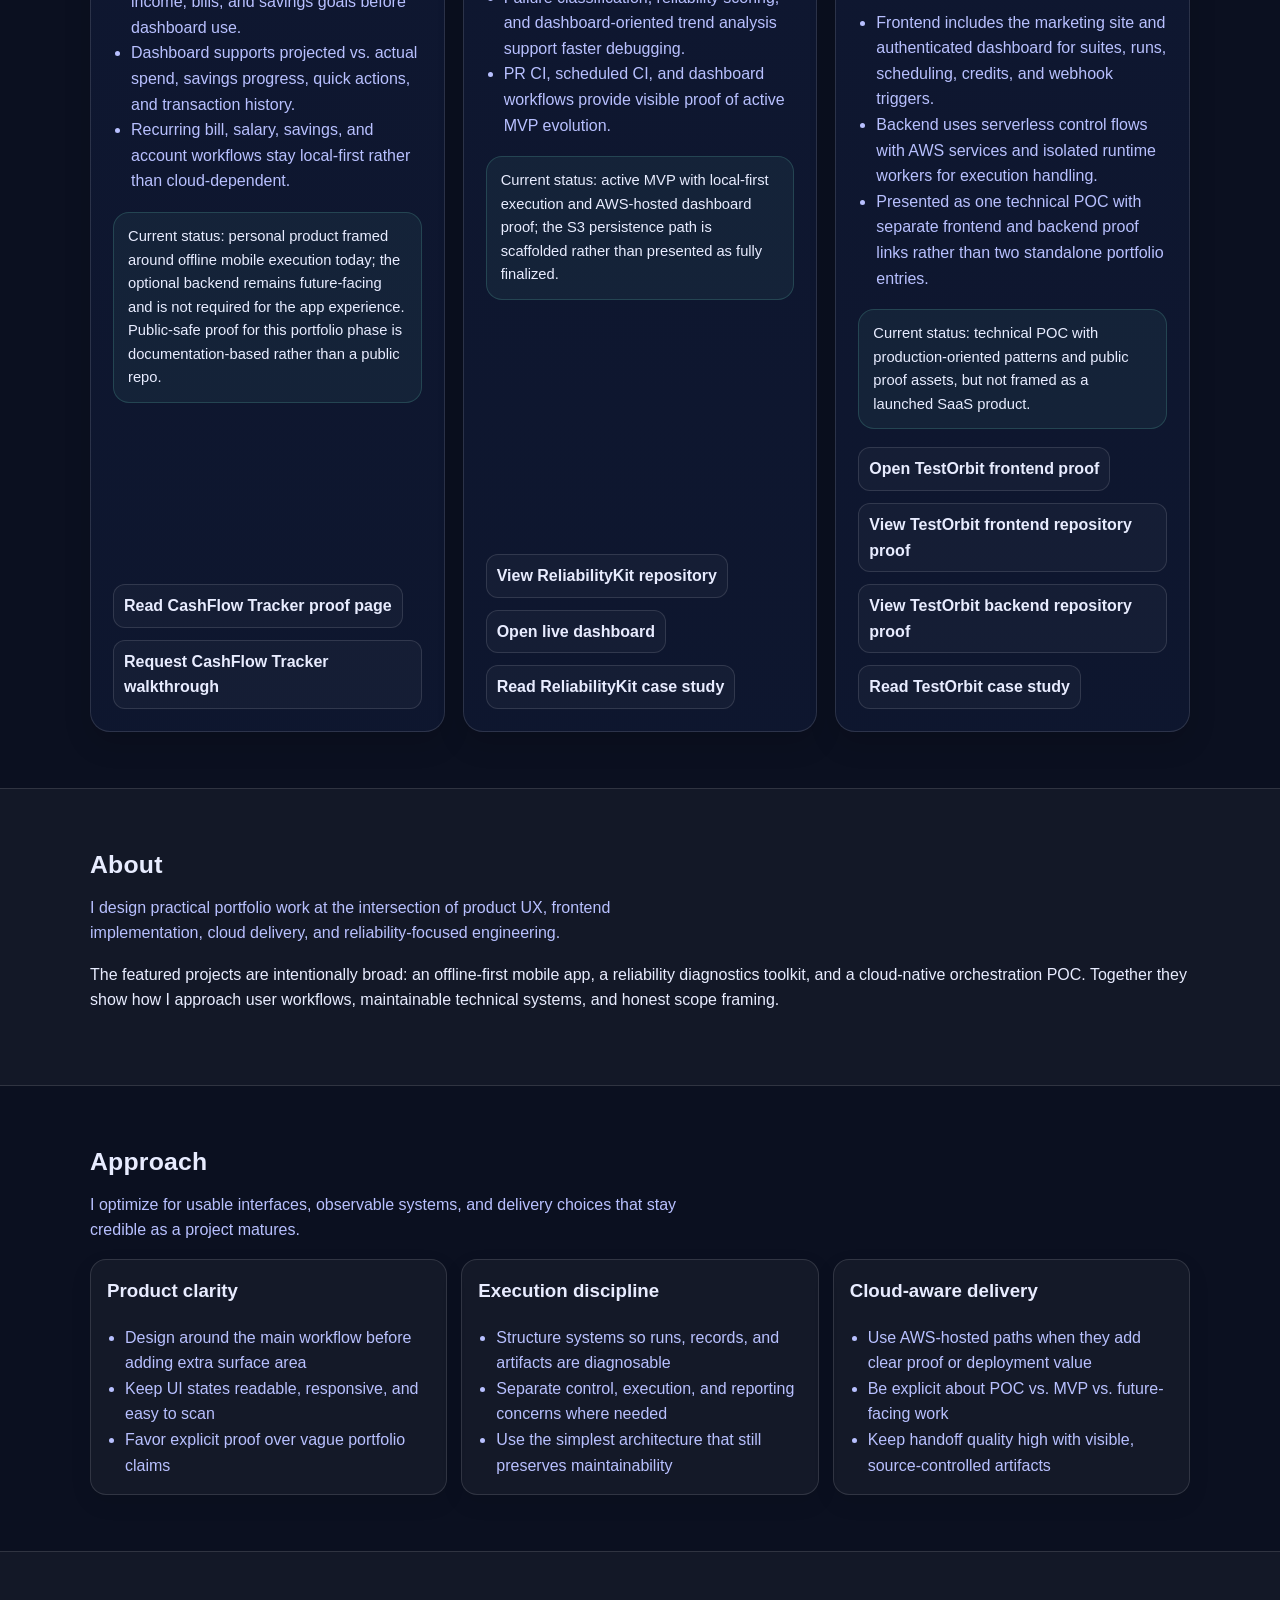
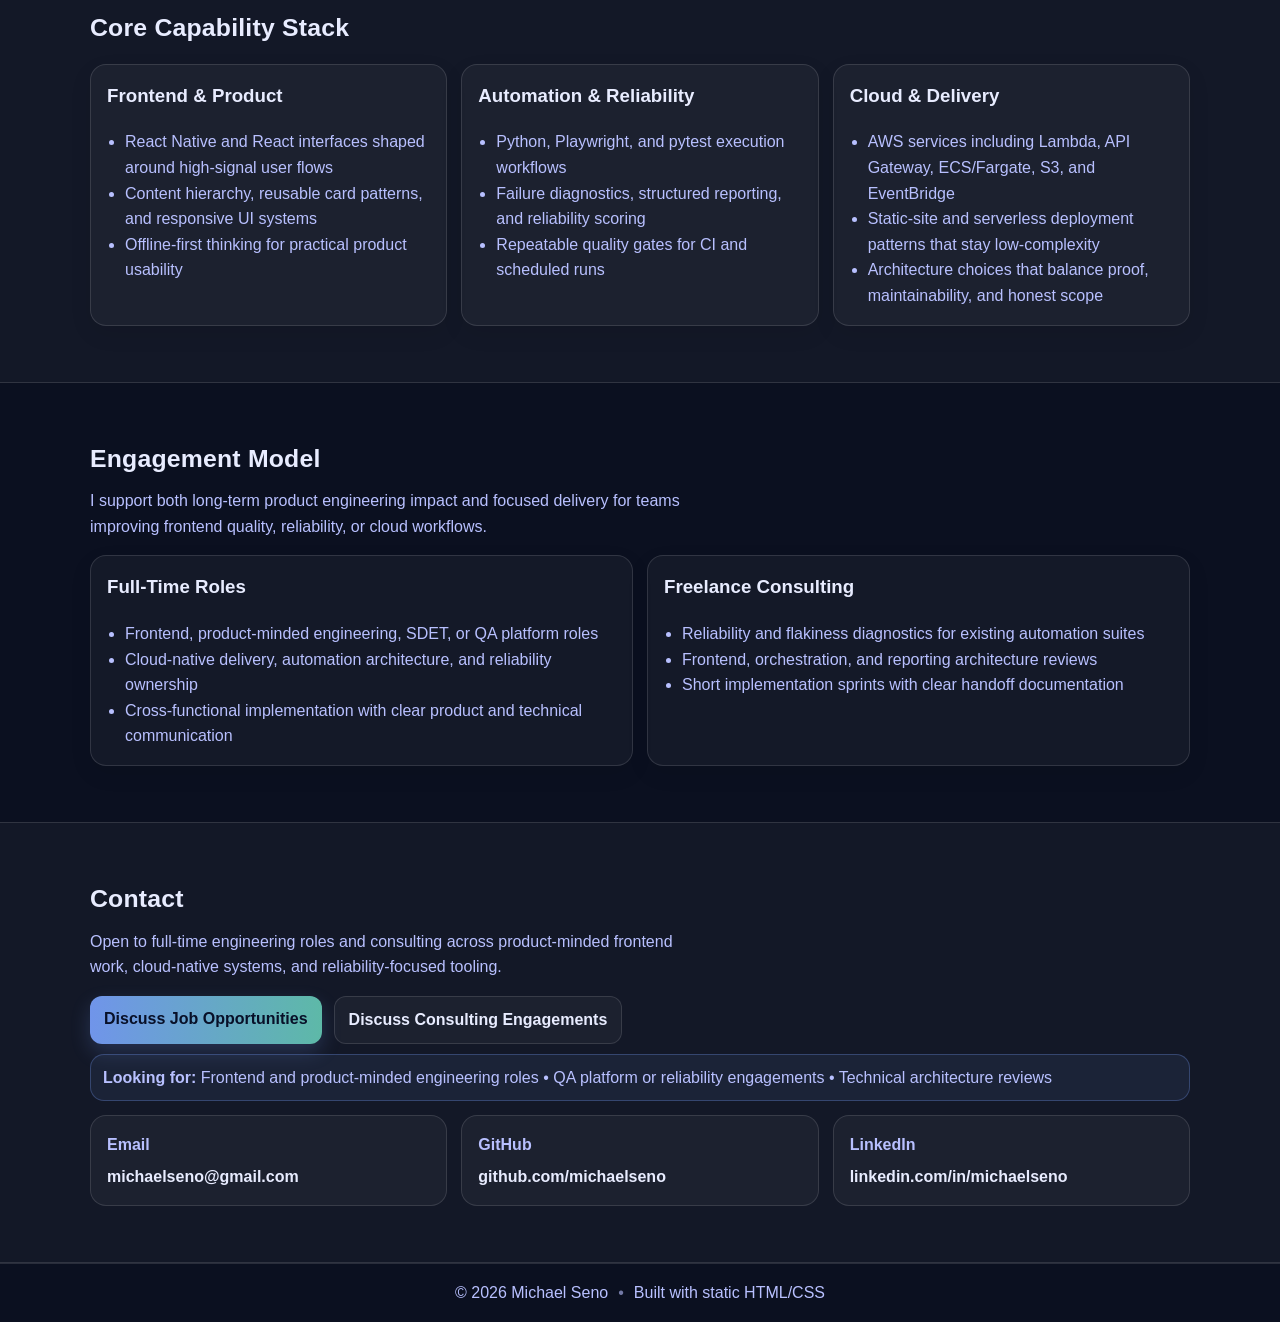
==== commit f09c9f2f: "Add project proof pages for QA blockers" ====
--- a/index.html
+++ b/index.html
@@ -121,10 +121,11 @@
           </div>
 
           <div class="project__statusNote">
-            Current status: personal product framed around offline mobile execution today; the optional backend remains future-facing and is not required for the app experience. Public proof is limited in this phase, so walkthrough discussion is the safe follow-up path.
+            Current status: personal product framed around offline mobile execution today; the optional backend remains future-facing and is not required for the app experience. Public-safe proof for this portfolio phase is documentation-based rather than a public repo.
           </div>
 
           <div class="project__links">
+            <a class="link" href="case-studies/cashflow-tracker.html">Read CashFlow Tracker proof page</a>
             <a class="link" href="#contact">Request CashFlow Tracker walkthrough</a>
           </div>
         </article>
@@ -210,8 +211,8 @@
 
           <div class="project__links">
             <a class="link" href="https://d35l48aa0loqlr.cloudfront.net/" target="_blank" rel="noreferrer noopener">Open TestOrbit frontend proof</a>
-            <a class="link" href="case-studies/testorbit-technical-poc.html#frontend-proof">Read TestOrbit frontend workflow proof</a>
-            <a class="link" href="case-studies/testorbit-technical-poc.html#backend-proof">Read TestOrbit backend architecture proof</a>
+            <a class="link" href="case-studies/testorbit-frontend-repository-proof.html">View TestOrbit frontend repository proof</a>
+            <a class="link" href="case-studies/testorbit-backend-repository-proof.html">View TestOrbit backend repository proof</a>
             <a class="link" href="case-studies/testorbit-technical-poc.html">Read TestOrbit case study</a>
           </div>
         </article>
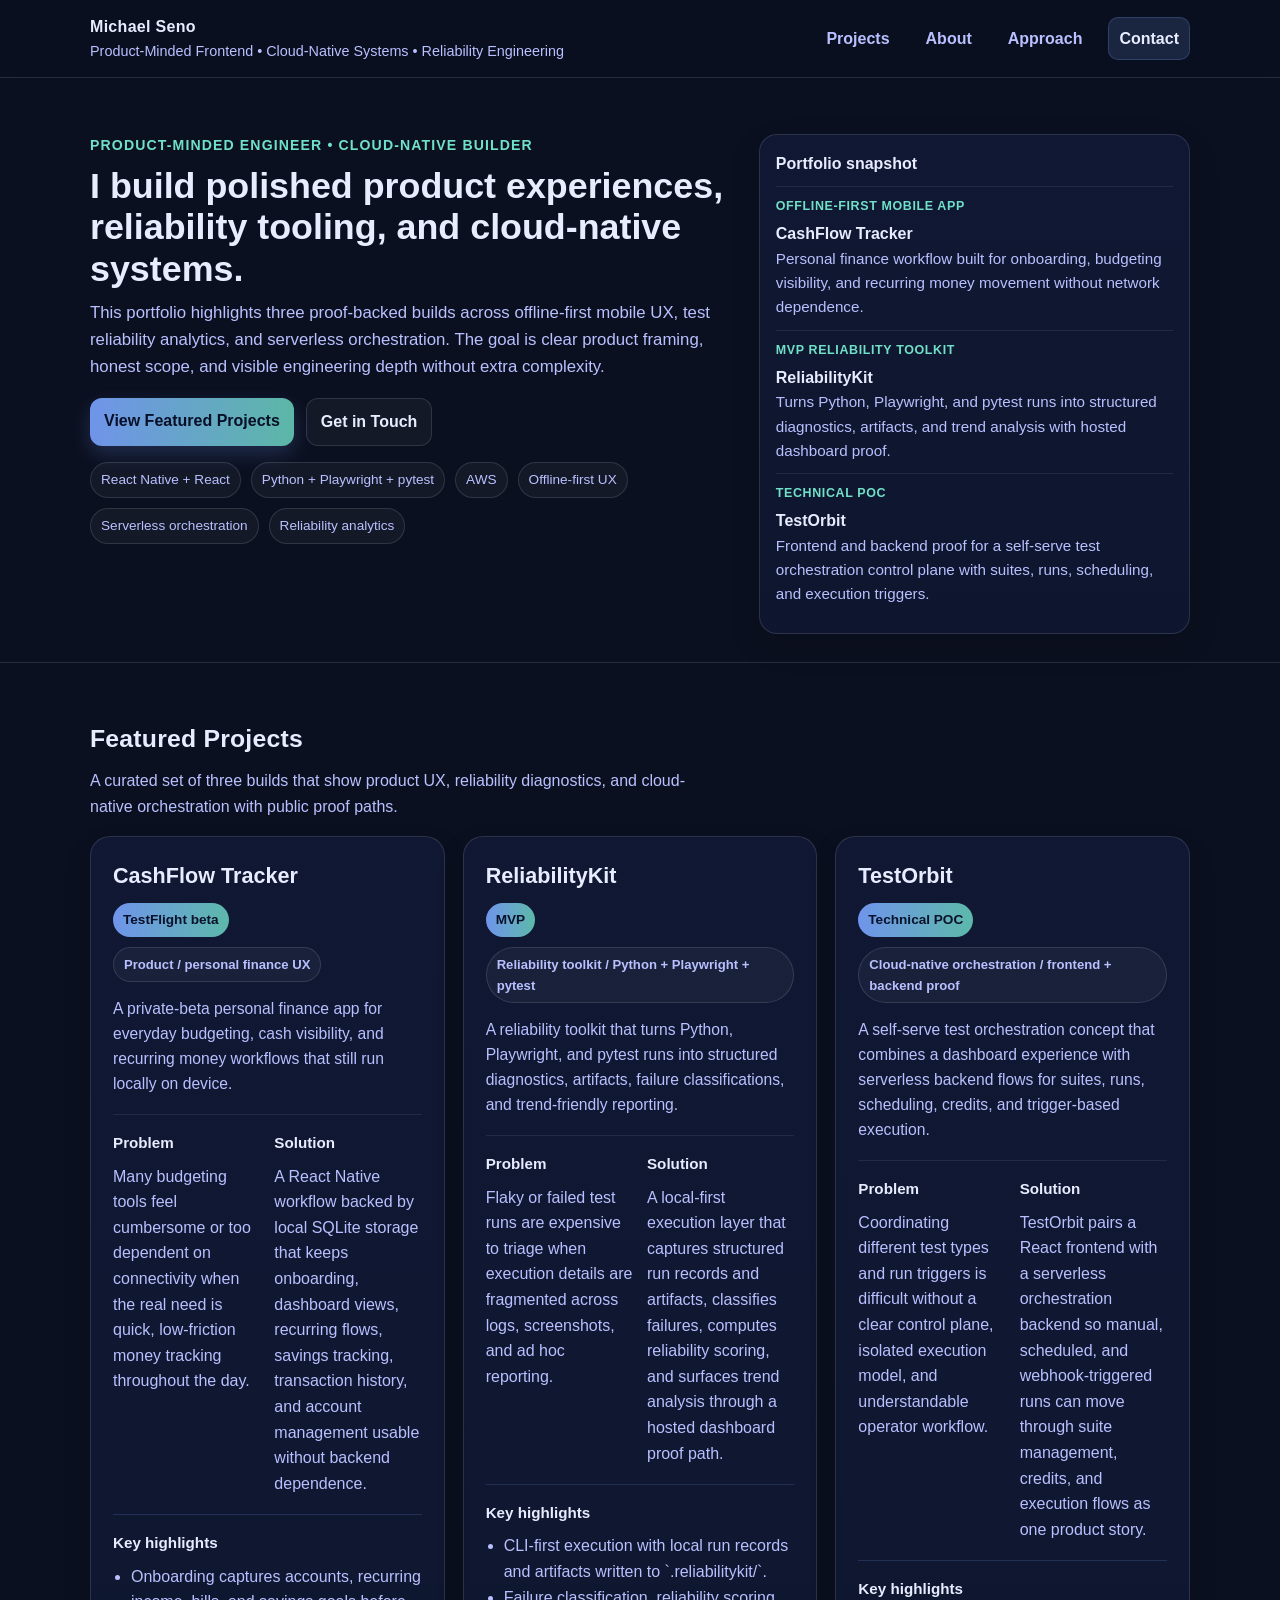
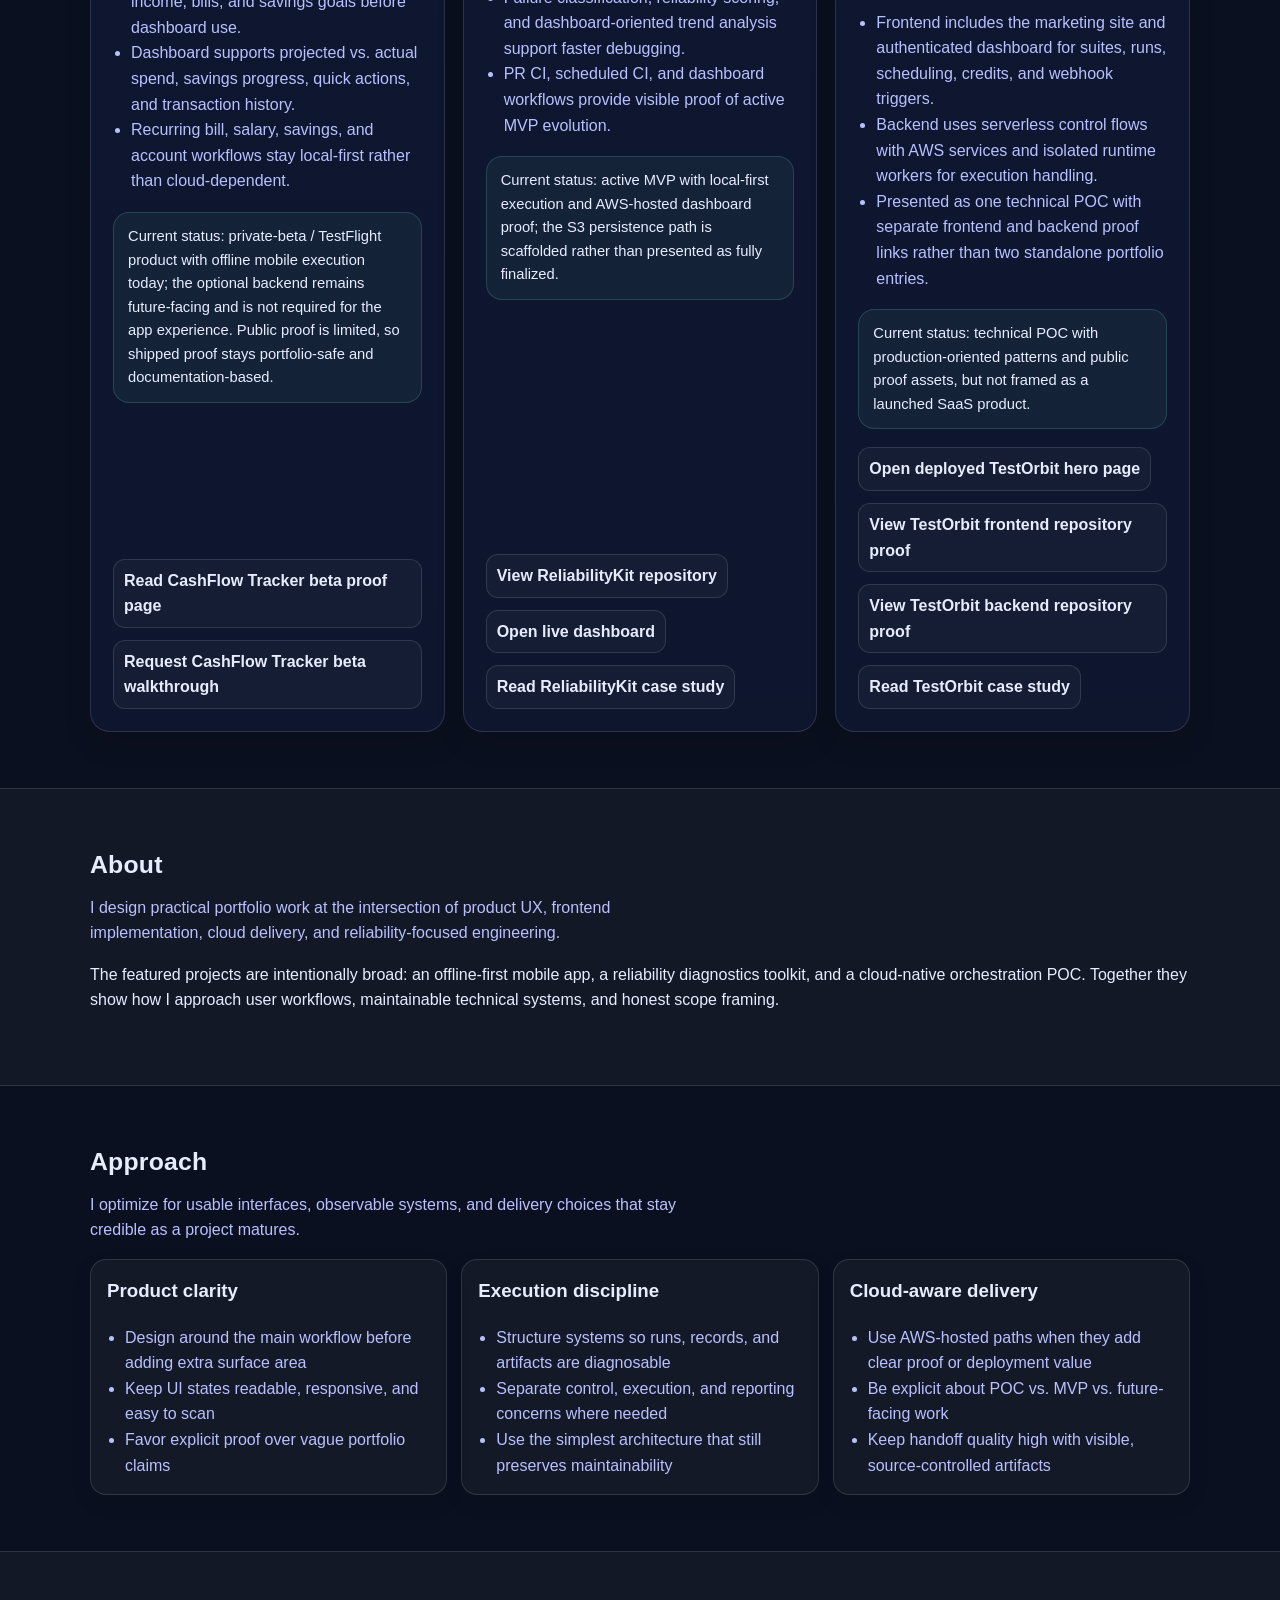
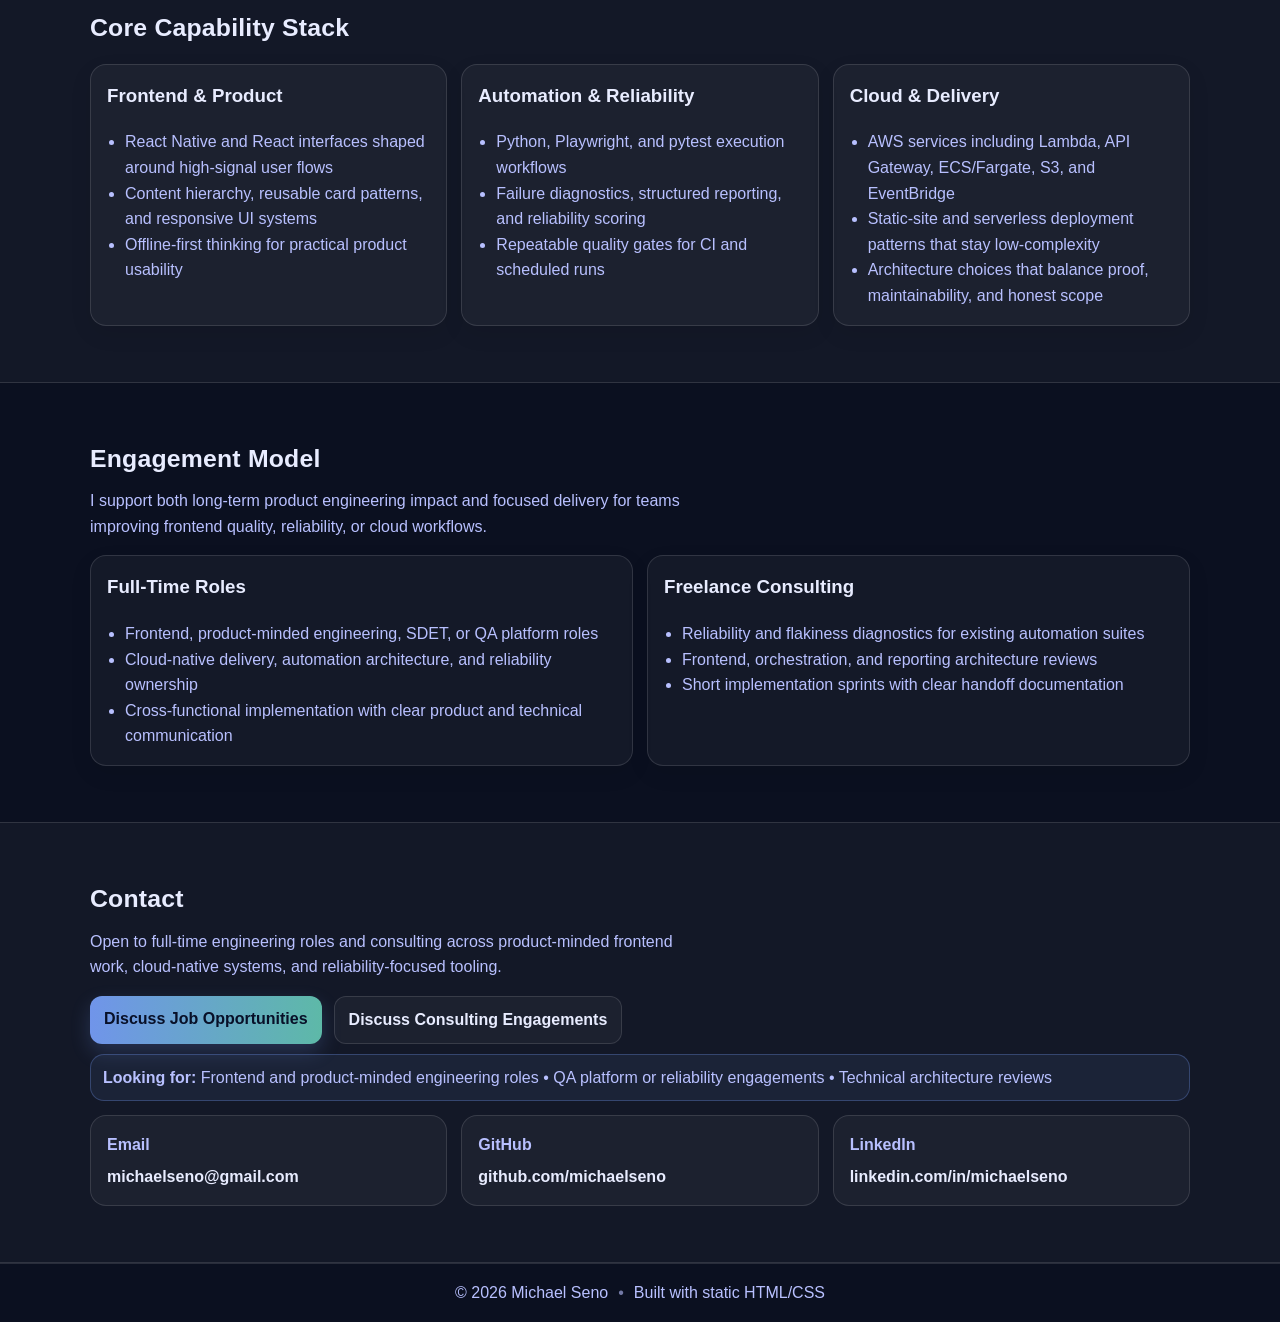
==== commit 302258d4: "Refine beta proof framing for portfolio projects" ====
--- a/index.html
+++ b/index.html
@@ -93,12 +93,12 @@
           <div class="project__header">
             <h3>CashFlow Tracker</h3>
             <div class="project__labels">
-              <span class="pill">Offline-first mobile app</span>
+              <span class="pill">TestFlight beta</span>
               <span class="project__category">Product / personal finance UX</span>
             </div>
           </div>
 
-          <p class="project__summary">An offline-first personal finance app for everyday budgeting, cash visibility, and recurring money workflows that run locally on device.</p>
+          <p class="project__summary">A private-beta personal finance app for everyday budgeting, cash visibility, and recurring money workflows that still run locally on device.</p>
 
           <div class="project__cols">
             <div>
@@ -121,12 +121,12 @@
           </div>
 
           <div class="project__statusNote">
-            Current status: personal product framed around offline mobile execution today; the optional backend remains future-facing and is not required for the app experience. Public-safe proof for this portfolio phase is documentation-based rather than a public repo.
+            Current status: private-beta / TestFlight product with offline mobile execution today; the optional backend remains future-facing and is not required for the app experience. Public proof is limited, so shipped proof stays portfolio-safe and documentation-based.
           </div>
 
           <div class="project__links">
-            <a class="link" href="case-studies/cashflow-tracker.html">Read CashFlow Tracker proof page</a>
-            <a class="link" href="#contact">Request CashFlow Tracker walkthrough</a>
+            <a class="link" href="case-studies/cashflow-tracker.html">Read CashFlow Tracker beta proof page</a>
+            <a class="link" href="#contact">Request CashFlow Tracker beta walkthrough</a>
           </div>
         </article>
 
@@ -210,7 +210,7 @@
           </div>
 
           <div class="project__links">
-            <a class="link" href="https://d35l48aa0loqlr.cloudfront.net/" target="_blank" rel="noreferrer noopener">Open TestOrbit frontend proof</a>
+            <a class="link" href="https://d35l48aa0loqlr.cloudfront.net/" target="_blank" rel="noreferrer noopener">Open deployed TestOrbit hero page</a>
             <a class="link" href="case-studies/testorbit-frontend-repository-proof.html">View TestOrbit frontend repository proof</a>
             <a class="link" href="case-studies/testorbit-backend-repository-proof.html">View TestOrbit backend repository proof</a>
             <a class="link" href="case-studies/testorbit-technical-poc.html">Read TestOrbit case study</a>
